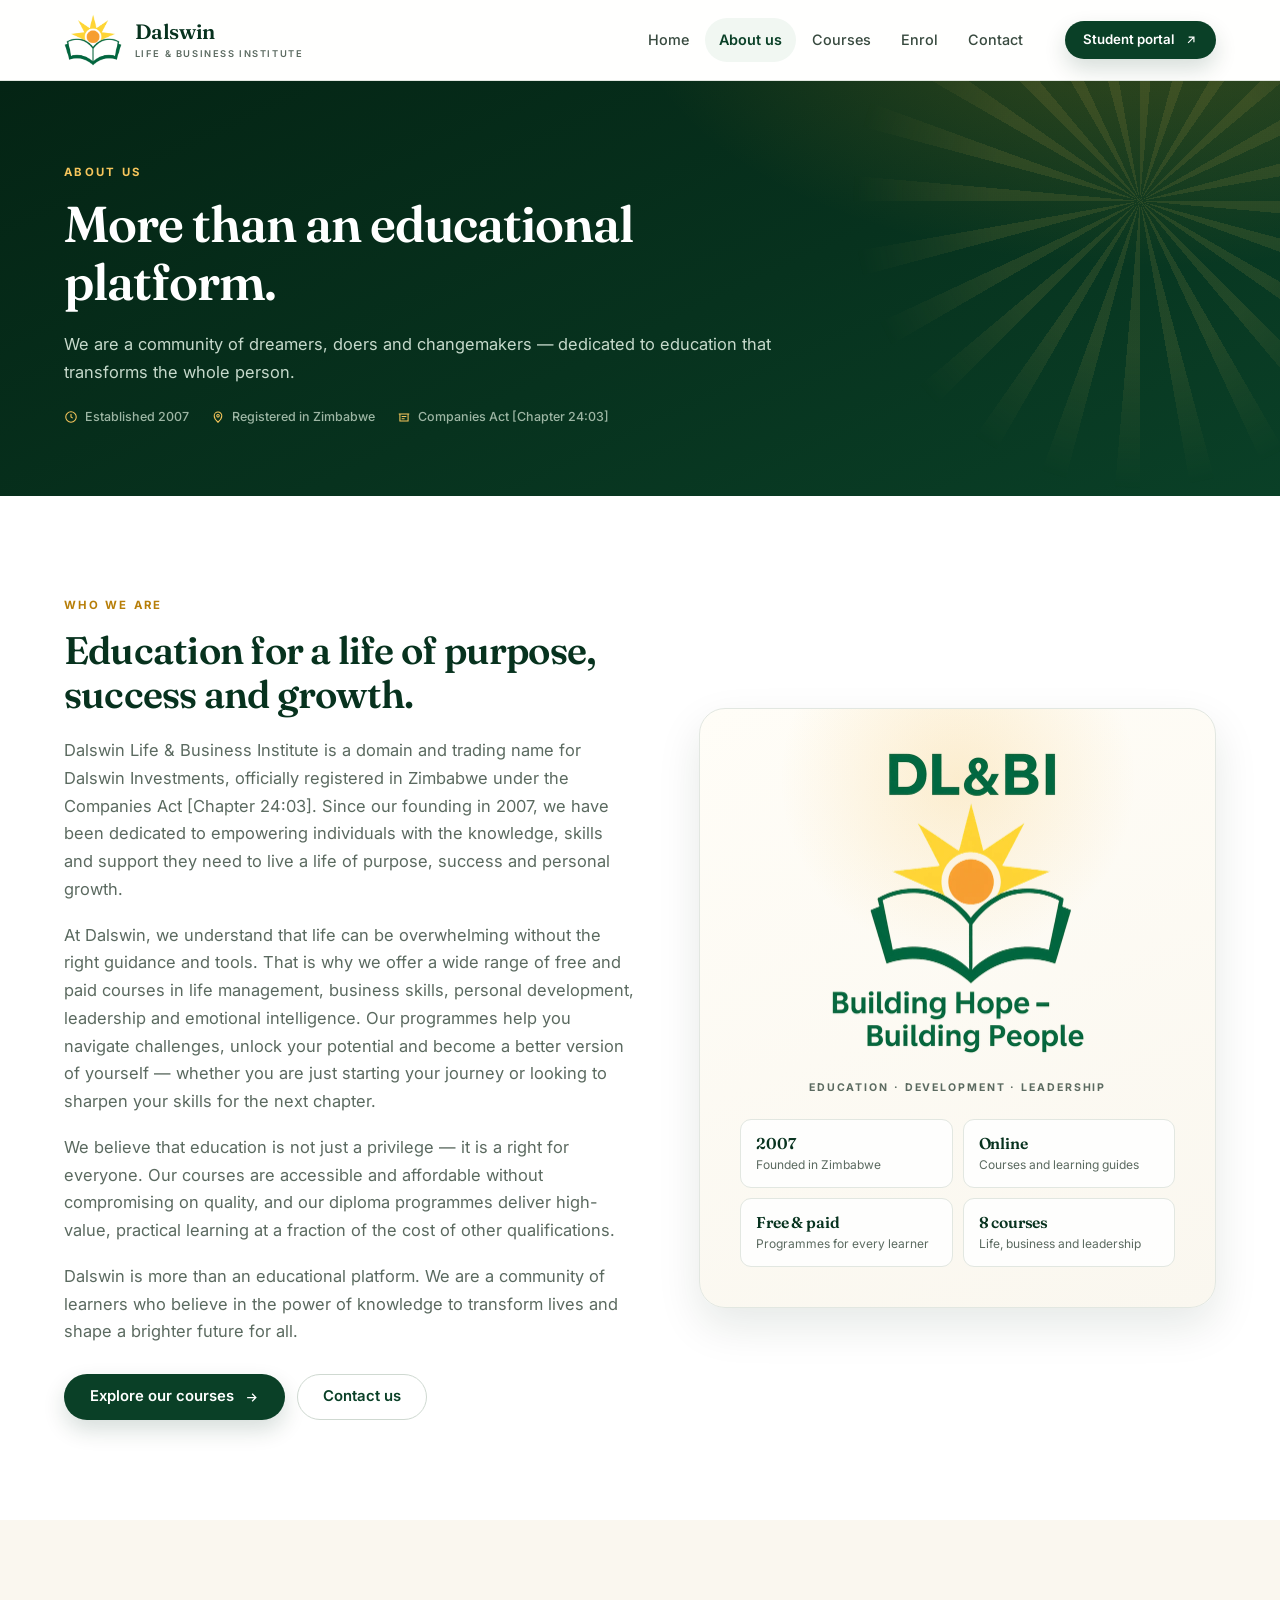
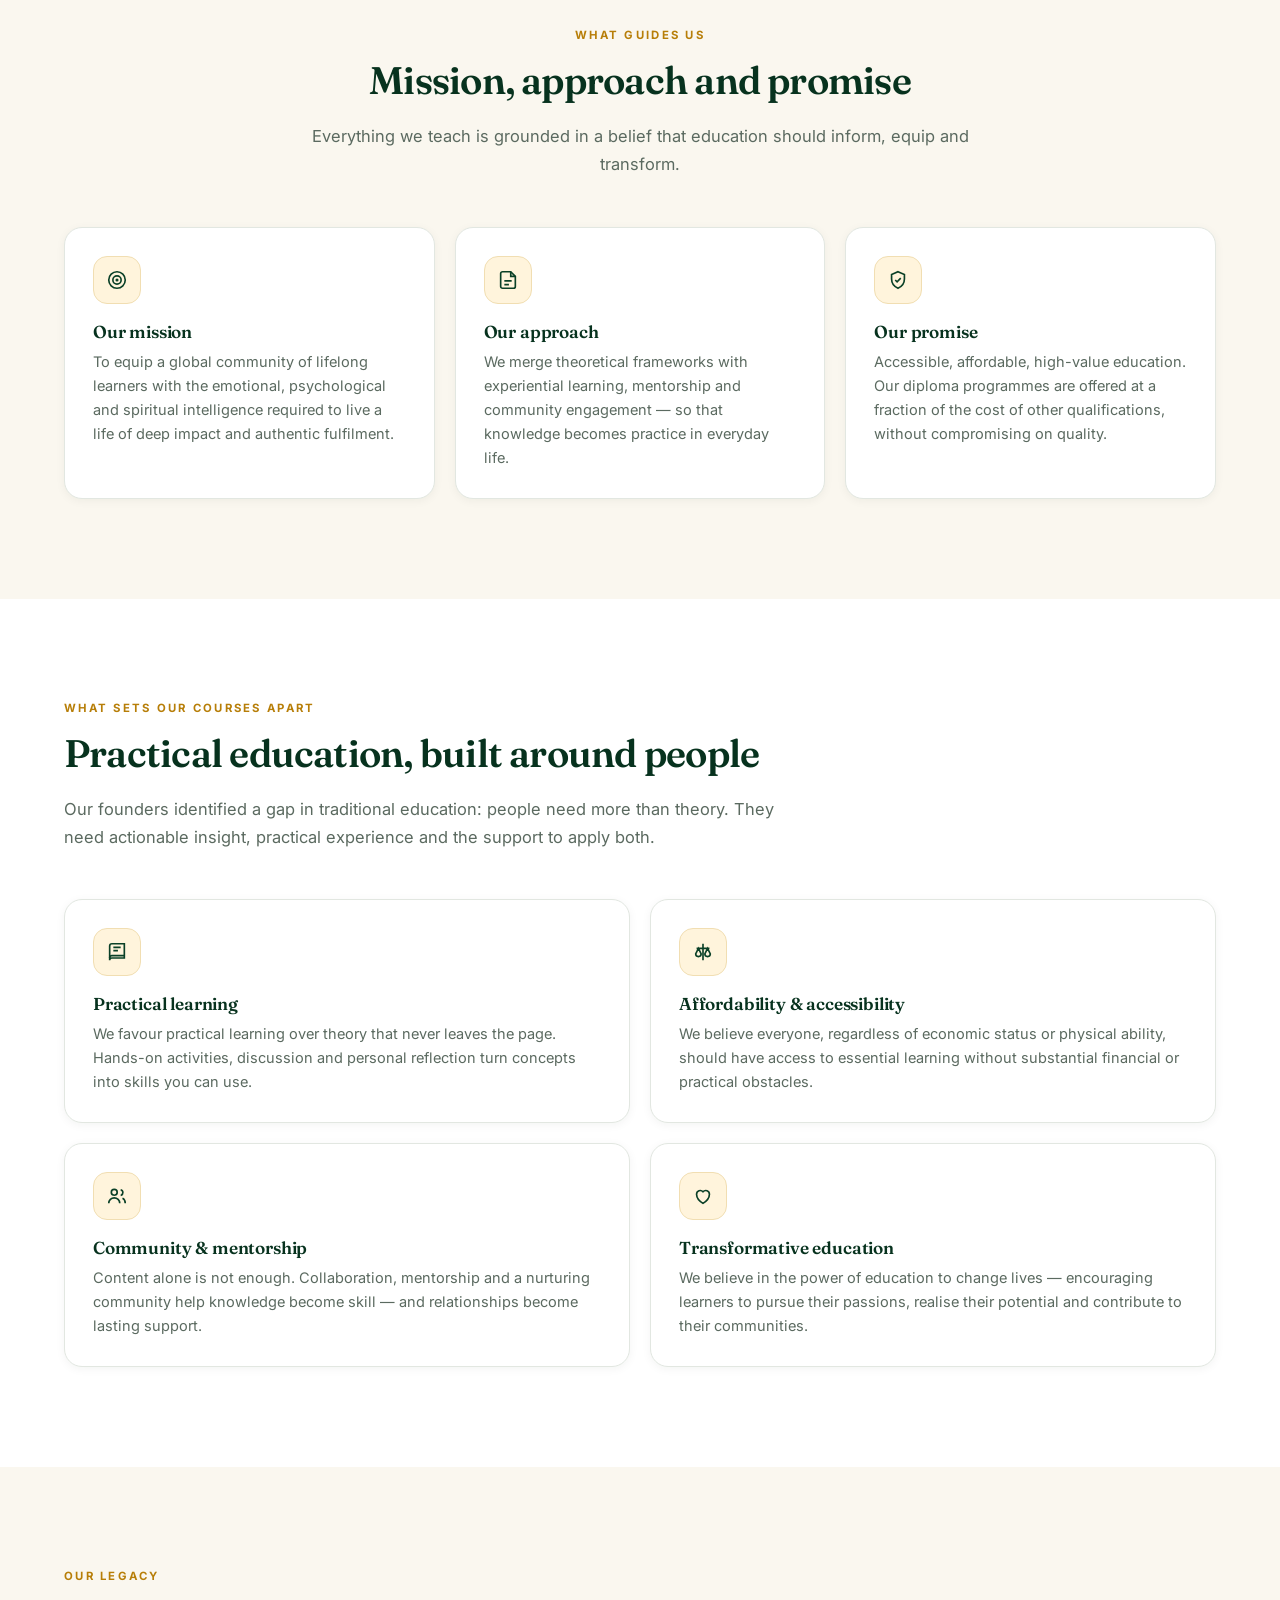
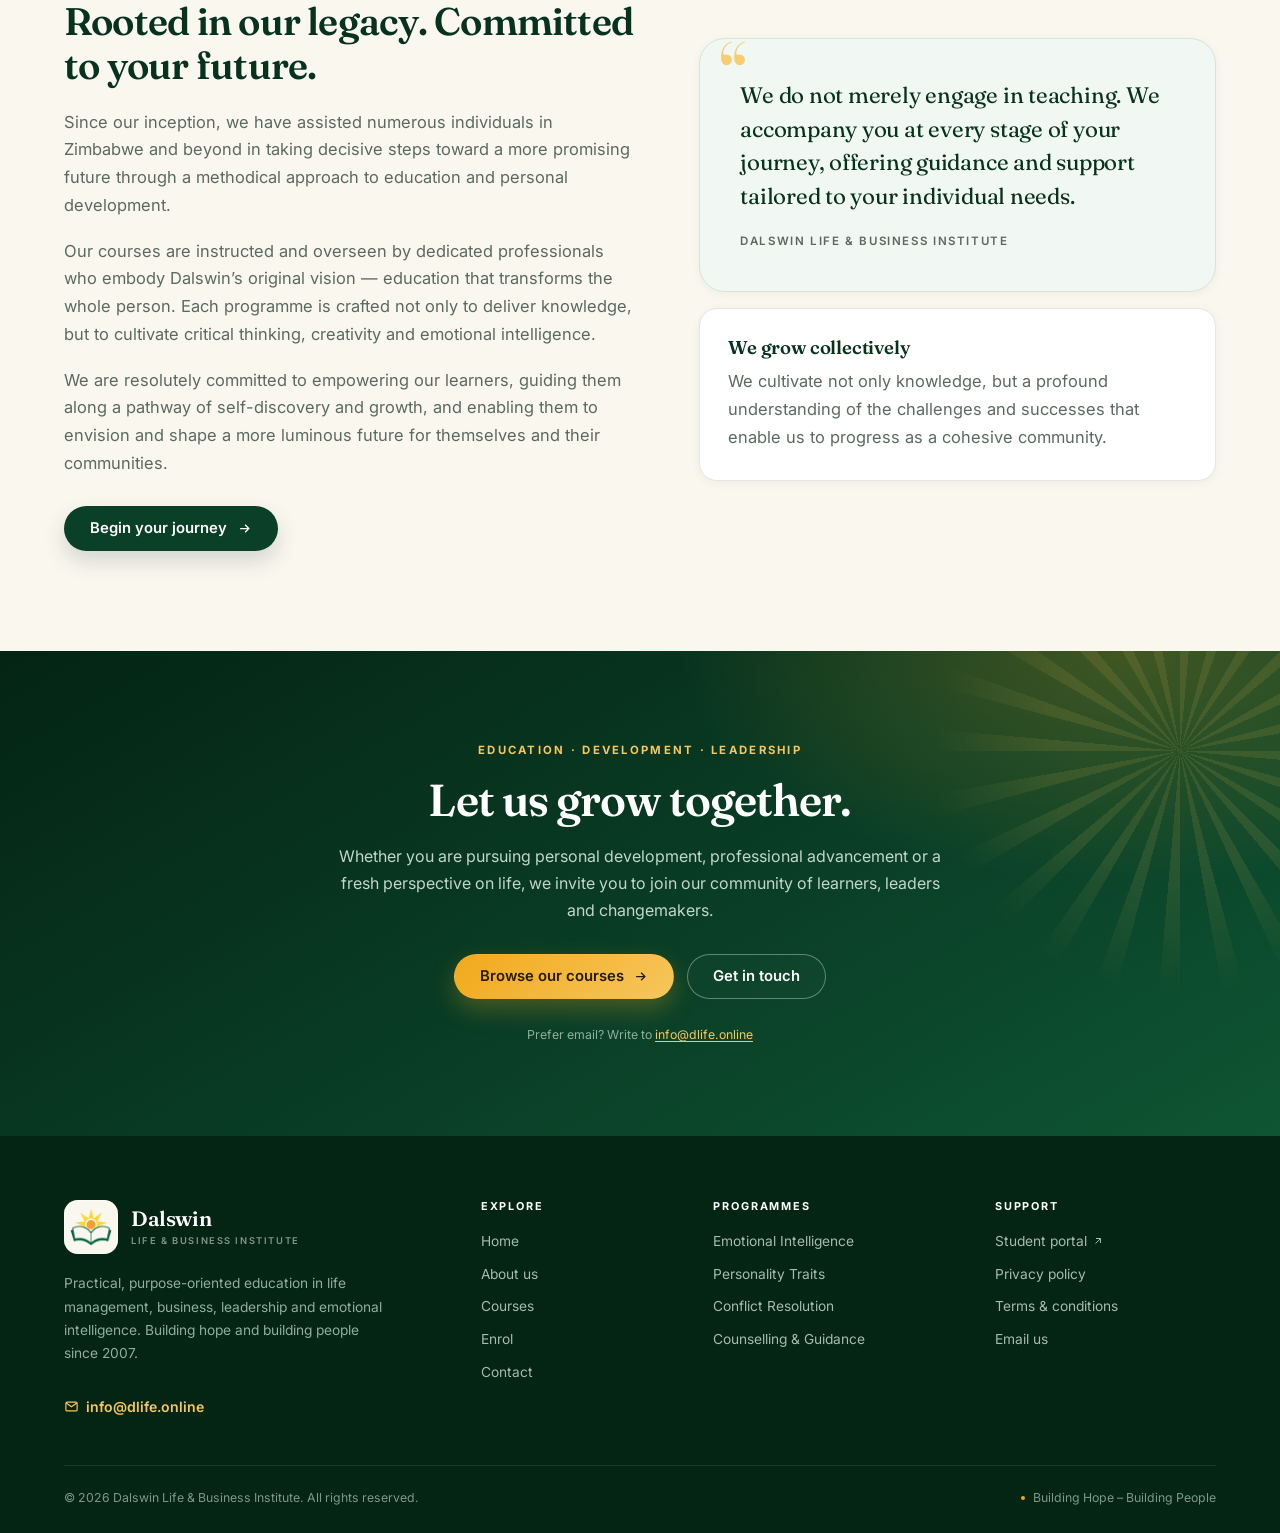
==== about.html @ dcba871b "Add Dalswin Life & Business Institute website Build the complete public site: home, about, courses, " ====
<!DOCTYPE html>
<html lang="en">
<head>
<meta charset="utf-8">
<meta name="viewport" content="width=device-width, initial-scale=1">
<meta name="theme-color" content="#07321E">
<title>About Us | Dalswin Life &amp; Business Institute</title>
<meta name="description" content="Learn about Dalswin Life & Business Institute — a Zimbabwe-registered education provider empowering individuals through practical, purpose-oriented courses since 2007.">
<link rel="icon" type="image/png" href="assets/img/favicon.png">
<link rel="apple-touch-icon" href="assets/img/apple-touch-icon.png">
<link rel="preconnect" href="https://fonts.googleapis.com">
<link rel="preconnect" href="https://fonts.gstatic.com" crossorigin>
<link href="https://fonts.googleapis.com/css2?family=Fraunces:ital,opsz,wght@0,9..144,400;0,9..144,500;0,9..144,600;0,9..144,700;1,9..144,500;1,9..144,600&family=Inter:wght@300;400;500;600;700&display=swap" rel="stylesheet">
<link rel="stylesheet" href="assets/css/styles.css">
<script>document.documentElement.classList.add('js');</script>
<script src="assets/js/main.js" defer></script>
</head>
<body>
<a class="skip-link" href="#main">Skip to content</a>

<header class="site-header">
  <div class="container header-inner">
    <a href="index.html" class="brand" aria-label="Dalswin Life and Business Institute — home">
      <picture>
        <source srcset="assets/img/dlife-emblem.webp" type="image/webp">
        <img src="assets/img/dlife-emblem.png" width="360" height="325" alt="Dalswin Life and Business Institute logo">
      </picture>
      <span class="brand-copy">
        <span class="brand-name">Dalswin</span>
        <span class="brand-sub">Life &amp; Business Institute</span>
      </span>
    </a>

    <nav class="nav" id="mainNav" aria-label="Main navigation">
      <a href="index.html">Home</a>
      <a href="about.html" aria-current="page">About us</a>
      <a href="courses.html">Courses</a>
      <a href="enroll.html">Enrol</a>
      <a href="contact.html">Contact</a>
      <a href="https://onb.richardn.online/login" class="nav-portal" target="_blank" rel="noopener noreferrer">Student portal</a>
    </nav>

    <a href="https://onb.richardn.online/login" class="btn btn-primary btn-sm header-cta" target="_blank" rel="noopener noreferrer">
      Student portal
      <svg width="14" height="14" viewBox="0 0 24 24" fill="none" stroke="currentColor" stroke-width="2" aria-hidden="true"><path d="M7 17 17 7M8 7h9v9"/></svg>
    </a>

    <button class="nav-toggle" type="button" aria-expanded="false" aria-controls="mainNav" aria-label="Open menu">
      <span></span><span></span><span></span>
    </button>
  </div>
</header>

<main id="main">

  <section class="page-hero">
    <div class="container">
      <span class="kicker">About us</span>
      <h1>More than an educational platform.</h1>
      <p class="lead">We are a community of dreamers, doers and changemakers — dedicated to education that transforms the whole person.</p>
      <div class="page-meta">
        <span>
          <svg width="14" height="14" viewBox="0 0 24 24" fill="none" stroke="currentColor" stroke-width="1.8" aria-hidden="true"><circle cx="12" cy="12" r="9"/><path d="M12 7v5l3 2"/></svg>
          Established 2007
        </span>
        <span>
          <svg width="14" height="14" viewBox="0 0 24 24" fill="none" stroke="currentColor" stroke-width="1.8" aria-hidden="true"><path d="M12 21s6.5-5.6 6.5-11a6.5 6.5 0 1 0-13 0C5.5 15.4 12 21 12 21Z"/><circle cx="12" cy="10" r="2.2"/></svg>
          Registered in Zimbabwe
        </span>
        <span>
          <svg width="14" height="14" viewBox="0 0 24 24" fill="none" stroke="currentColor" stroke-width="1.8" aria-hidden="true"><path d="M3 7h18M5 7v12h14V7M8 11h8M8 15h5"/></svg>
          Companies Act [Chapter 24:03]
        </span>
      </div>
    </div>
  </section>

  <!-- Who we are -->
  <section class="section bg-white">
    <div class="container split">
      <div class="reveal">
        <span class="kicker">Who we are</span>
        <h2>Education for a life of purpose, success and growth.</h2>
        <p>Dalswin Life &amp; Business Institute is a domain and trading name for Dalswin Investments, officially registered in Zimbabwe under the Companies Act [Chapter 24:03]. Since our founding in 2007, we have been dedicated to empowering individuals with the knowledge, skills and support they need to live a life of purpose, success and personal growth.</p>
        <p>At Dalswin, we understand that life can be overwhelming without the right guidance and tools. That is why we offer a wide range of free and paid courses in life management, business skills, personal development, leadership and emotional intelligence. Our programmes help you navigate challenges, unlock your potential and become a better version of yourself — whether you are just starting your journey or looking to sharpen your skills for the next chapter.</p>
        <p>We believe that education is not just a privilege — it is a right for everyone. Our courses are accessible and affordable without compromising on quality, and our diploma programmes deliver high-value, practical learning at a fraction of the cost of other qualifications.</p>
        <p>Dalswin is more than an educational platform. We are a community of learners who believe in the power of knowledge to transform lives and shape a brighter future for all.</p>
        <div class="button-row">
          <a href="courses.html" class="btn btn-primary">Explore our courses
            <svg width="15" height="15" viewBox="0 0 24 24" fill="none" stroke="currentColor" stroke-width="2" aria-hidden="true"><path d="M5 12h14M13 6l6 6-6 6"/></svg>
          </a>
          <a href="contact.html" class="btn btn-outline">Contact us</a>
        </div>
      </div>

      <div class="logo-showcase reveal">
        <picture>
          <source srcset="assets/img/dlife-logo.webp" type="image/webp">
          <img src="assets/img/dlife-logo.png" width="520" height="617" alt="Dalswin Life and Business Institute logo">
        </picture>
        <p class="logo-tagline">Education · Development · Leadership</p>
        <div class="logo-facts">
          <div class="logo-fact"><b>2007</b>Founded in Zimbabwe</div>
          <div class="logo-fact"><b>Online</b>Courses and learning guides</div>
          <div class="logo-fact"><b>Free &amp; paid</b>Programmes for every learner</div>
          <div class="logo-fact"><b>8 courses</b>Life, business and leadership</div>
        </div>
      </div>
    </div>
  </section>

  <!-- Mission -->
  <section class="section bg-cream">
    <div class="container">
      <div class="section-head center reveal">
        <span class="kicker">What guides us</span>
        <h2>Mission, approach and promise</h2>
        <p>Everything we teach is grounded in a belief that education should inform, equip and transform.</p>
      </div>

      <div class="grid grid-3">
        <article class="value-card reveal">
          <div class="value-icon">
            <svg width="22" height="22" viewBox="0 0 24 24" fill="none" stroke="currentColor" stroke-width="1.8" aria-hidden="true"><circle cx="12" cy="12" r="9"/><circle cx="12" cy="12" r="4.5"/><circle cx="12" cy="12" r=".8" fill="currentColor"/></svg>
          </div>
          <h3>Our mission</h3>
          <p>To equip a global community of lifelong learners with the emotional, psychological and spiritual intelligence required to live a life of deep impact and authentic fulfilment.</p>
        </article>

        <article class="value-card reveal">
          <div class="value-icon">
            <svg width="22" height="22" viewBox="0 0 24 24" fill="none" stroke="currentColor" stroke-width="1.8" aria-hidden="true"><path d="M4 19V5a2 2 0 0 1 2-2h9l5 5v11a2 2 0 0 1-2 2H6a2 2 0 0 1-2-2Z"/><path d="M15 3v5h5M8 13h8M8 17h5"/></svg>
          </div>
          <h3>Our approach</h3>
          <p>We merge theoretical frameworks with experiential learning, mentorship and community engagement — so that knowledge becomes practice in everyday life.</p>
        </article>

        <article class="value-card reveal">
          <div class="value-icon">
            <svg width="22" height="22" viewBox="0 0 24 24" fill="none" stroke="currentColor" stroke-width="1.8" aria-hidden="true"><path d="M12 3l7 3v5c0 4.6-3 8.3-7 10-4-1.7-7-5.4-7-10V6l7-3Z"/><path d="m9 12 2 2 4-4"/></svg>
          </div>
          <h3>Our promise</h3>
          <p>Accessible, affordable, high-value education. Our diploma programmes are offered at a fraction of the cost of other qualifications, without compromising on quality.</p>
        </article>
      </div>
    </div>
  </section>

  <!-- What sets our courses apart -->
  <section class="section bg-white">
    <div class="container">
      <div class="section-head reveal">
        <span class="kicker">What sets our courses apart</span>
        <h2>Practical education, built around people</h2>
        <p>Our founders identified a gap in traditional education: people need more than theory. They need actionable insight, practical experience and the support to apply both.</p>
      </div>

      <div class="grid grid-2">
        <article class="value-card reveal">
          <div class="value-icon">
            <svg width="22" height="22" viewBox="0 0 24 24" fill="none" stroke="currentColor" stroke-width="1.8" aria-hidden="true"><path d="M4 5.5A2.5 2.5 0 0 1 6.5 3H20v15.5H6.5A2.5 2.5 0 0 0 4 21V5.5Z"/><path d="M4 18.5A2.5 2.5 0 0 1 6.5 16H20M8 7h8M8 10.5h5"/></svg>
          </div>
          <h3>Practical learning</h3>
          <p>We favour practical learning over theory that never leaves the page. Hands-on activities, discussion and personal reflection turn concepts into skills you can use.</p>
        </article>

        <article class="value-card reveal">
          <div class="value-icon">
            <svg width="22" height="22" viewBox="0 0 24 24" fill="none" stroke="currentColor" stroke-width="1.8" aria-hidden="true"><path d="M12 3v18M5 8h14M7 8l-3 6a3 3 0 0 0 6 0L7 8ZM17 8l-3 6a3 3 0 0 0 6 0l-3-6Z"/></svg>
          </div>
          <h3>Affordability &amp; accessibility</h3>
          <p>We believe everyone, regardless of economic status or physical ability, should have access to essential learning without substantial financial or practical obstacles.</p>
        </article>

        <article class="value-card reveal">
          <div class="value-icon">
            <svg width="22" height="22" viewBox="0 0 24 24" fill="none" stroke="currentColor" stroke-width="1.8" aria-hidden="true"><circle cx="9" cy="8" r="3.2"/><path d="M3 20c0-3.3 2.7-6 6-6s6 2.7 6 6"/><path d="M16 5.2A3.2 3.2 0 0 1 16 11.4M18 14.4c2 .8 3 2.8 3 5.6"/></svg>
          </div>
          <h3>Community &amp; mentorship</h3>
          <p>Content alone is not enough. Collaboration, mentorship and a nurturing community help knowledge become skill — and relationships become lasting support.</p>
        </article>

        <article class="value-card reveal">
          <div class="value-icon">
            <svg width="22" height="22" viewBox="0 0 24 24" fill="none" stroke="currentColor" stroke-width="1.8" aria-hidden="true"><path d="M12 20s-7-4.4-7-10a4 4 0 0 1 7-2.6A4 4 0 0 1 19 10c0 5.6-7 10-7 10Z"/></svg>
          </div>
          <h3>Transformative education</h3>
          <p>We believe in the power of education to change lives — encouraging learners to pursue their passions, realise their potential and contribute to their communities.</p>
        </article>
      </div>
    </div>
  </section>

  <!-- Legacy -->
  <section class="section bg-cream">
    <div class="container split">
      <div class="reveal">
        <span class="kicker">Our legacy</span>
        <h2>Rooted in our legacy. Committed to your future.</h2>
        <p>Since our inception, we have assisted numerous individuals in Zimbabwe and beyond in taking decisive steps toward a more promising future through a methodical approach to education and personal development.</p>
        <p>Our courses are instructed and overseen by dedicated professionals who embody Dalswin’s original vision — education that transforms the whole person. Each programme is crafted not only to deliver knowledge, but to cultivate critical thinking, creativity and emotional intelligence.</p>
        <p>We are resolutely committed to empowering our learners, guiding them along a pathway of self-discovery and growth, and enabling them to envision and shape a more luminous future for themselves and their communities.</p>
        <div class="button-row">
          <a href="enroll.html" class="btn btn-primary">Begin your journey
            <svg width="15" height="15" viewBox="0 0 24 24" fill="none" stroke="currentColor" stroke-width="2" aria-hidden="true"><path d="M5 12h14M13 6l6 6-6 6"/></svg>
          </a>
        </div>
      </div>

      <div class="grid grid--compact">
        <div class="pullquote-card reveal">
          <blockquote>We do not merely engage in teaching. We accompany you at every stage of your journey, offering guidance and support tailored to your individual needs.</blockquote>
          <cite>Dalswin Life &amp; Business Institute</cite>
        </div>
        <div class="card reveal">
          <h3>We grow collectively</h3>
          <p class="muted mb-0">We cultivate not only knowledge, but a profound understanding of the challenges and successes that enable us to progress as a cohesive community.</p>
        </div>
      </div>
    </div>
  </section>

  <!-- CTA -->
  <section class="cta-band">
    <div class="container cta-inner">
      <span class="kicker kicker--light">Education · Development · Leadership</span>
      <h2>Let us grow together.</h2>
      <p>Whether you are pursuing personal development, professional advancement or a fresh perspective on life, we invite you to join our community of learners, leaders and changemakers.</p>
      <div class="cta-actions">
        <a href="courses.html" class="btn btn-gold">Browse our courses
          <svg width="15" height="15" viewBox="0 0 24 24" fill="none" stroke="currentColor" stroke-width="2" aria-hidden="true"><path d="M5 12h14M13 6l6 6-6 6"/></svg>
        </a>
        <a href="contact.html" class="btn btn-ghost">Get in touch</a>
      </div>
      <div class="cta-meta">
        <span>Prefer email? Write to <a href="mailto:info@dlife.online">info@dlife.online</a></span>
      </div>
    </div>
  </section>

</main>

<footer class="site-footer">
  <div class="container">
    <div class="footer-main">
      <div class="footer-brand">
        <a href="index.html" class="brand" aria-label="Dalswin Life and Business Institute — home">
          <span class="footer-logo">
            <picture>
              <source srcset="assets/img/dlife-emblem.webp" type="image/webp">
              <img src="assets/img/dlife-emblem.png" width="360" height="325" alt="">
            </picture>
          </span>
          <span class="brand-copy">
            <span class="brand-name">Dalswin</span>
            <span class="brand-sub">Life &amp; Business Institute</span>
          </span>
        </a>
        <p>Practical, purpose-oriented education in life management, business, leadership and emotional intelligence. Building hope and building people since 2007.</p>
        <a class="footer-email" href="mailto:info@dlife.online">
          <svg width="15" height="15" viewBox="0 0 24 24" fill="none" stroke="currentColor" stroke-width="1.9" aria-hidden="true"><rect x="3" y="5" width="18" height="14" rx="2"/><path d="m3.5 6.5 8.5 6 8.5-6"/></svg>
          info@dlife.online
        </a>
      </div>

      <div>
        <h3>Explore</h3>
        <ul class="footer-links">
          <li><a href="index.html">Home</a></li>
          <li><a href="about.html">About us</a></li>
          <li><a href="courses.html">Courses</a></li>
          <li><a href="enroll.html">Enrol</a></li>
          <li><a href="contact.html">Contact</a></li>
        </ul>
      </div>

      <div>
        <h3>Programmes</h3>
        <ul class="footer-links">
          <li><a href="courses.html#emotional-intelligence">Emotional Intelligence</a></li>
          <li><a href="courses.html#personality-development">Personality Traits</a></li>
          <li><a href="courses.html#conflict-resolution">Conflict Resolution</a></li>
          <li><a href="courses.html#counselling-guidance">Counselling &amp; Guidance</a></li>
        </ul>
      </div>

      <div>
        <h3>Support</h3>
        <ul class="footer-links">
          <li><a class="external" href="https://onb.richardn.online/login" target="_blank" rel="noopener noreferrer">Student portal
            <svg width="12" height="12" viewBox="0 0 24 24" fill="none" stroke="currentColor" stroke-width="2" aria-hidden="true"><path d="M7 17 17 7M8 7h9v9"/></svg>
          </a></li>
          <li><a href="privacy.html">Privacy policy</a></li>
          <li><a href="terms.html">Terms &amp; conditions</a></li>
          <li><a href="mailto:info@dlife.online">Email us</a></li>
        </ul>
      </div>
    </div>

    <div class="footer-bottom">
      <span>© <span data-year>2026</span> Dalswin Life &amp; Business Institute. All rights reserved.</span>
      <span class="footnote"><span class="dot"></span>Building Hope – Building People</span>
    </div>
  </div>
</footer>
</body>
</html>
---- assets/css/styles.css ----
/* ==========================================================================
   Dalswin Life & Business Institute — shared styles
   Palette and typography derived from the DL&BI logo.
   ========================================================================== */

:root{
  --green-950:#042414;
  --green-900:#07321E;
  --green-800:#0A4027;
  --green-700:#0E5533;
  --green-600:#14703F;
  --green-500:#1E8A51;
  --green-100:#E8F2EA;
  --green-50:#F1F7F2;
  --gold:#F2A91C;
  --gold-200:#F7C65C;
  --gold-300:#FFD98A;
  --gold-600:#B77E08;
  --gold-soft:#FFF4DC;
  --gold-line:#F1DEB2;
  --cream:#FAF7EF;
  --cream-deep:#F3EEE1;
  --white:#FFFFFF;
  --ink:#14231B;
  --ink-2:#2B3C31;
  --muted:#5B6A60;
  --muted-2:#78857B;
  --line:#E2E7E1;
  --line-2:#CFD9D1;
  --shadow-sm:0 2px 10px rgba(9,42,24,.05);
  --shadow:0 18px 44px rgba(8,40,23,.10);
  --shadow-lg:0 30px 70px rgba(3,24,13,.30);
  --radius-sm:12px;
  --radius:18px;
  --radius-lg:26px;
  --container:1180px;
  --font-sans:'Inter',system-ui,-apple-system,'Segoe UI',Roboto,sans-serif;
  --font-serif:'Fraunces',Georgia,'Times New Roman',serif;
}

/* ---------- Reset & base ---------- */
*,*::before,*::after{box-sizing:border-box}
html{scroll-behavior:smooth;scroll-padding-top:98px}
body{
  margin:0;
  font-family:var(--font-sans);
  font-size:16.5px;
  line-height:1.68;
  color:var(--ink);
  background:var(--cream);
  -webkit-font-smoothing:antialiased;
  text-rendering:optimizeLegibility;
}
h1,h2,h3,h4,h5{
  margin:0 0 .55em;
  font-family:var(--font-serif);
  font-weight:600;
  line-height:1.15;
  letter-spacing:-.02em;
  color:var(--green-900);
}
h1{font-size:clamp(2.2rem,4.4vw,3.55rem)}
h2{font-size:clamp(1.65rem,3vw,2.45rem)}
h3{font-size:1.16rem;letter-spacing:-.01em}
h4{font-size:1rem;letter-spacing:0}
p{margin:0 0 1.1em}
p:last-child{margin-bottom:0}
a{color:inherit;text-decoration:none}
ul,ol{margin:0;padding:0;list-style:none}
img,svg{max-width:100%;display:block}
button,input,select,textarea{font:inherit;color:inherit}
button{background:none;border:0;cursor:pointer}
::selection{background:var(--gold-300);color:var(--green-950)}
:focus-visible{outline:3px solid rgba(242,169,28,.75);outline-offset:3px;border-radius:4px}

.container{width:min(var(--container),90vw);margin-inline:auto}
.section{padding:clamp(56px,8vw,100px) 0}
.section--tight{padding:clamp(42px,6vw,68px) 0}
.bg-white{background:var(--white)}
.bg-cream{background:var(--cream)}
.bg-green{background:var(--green-900);color:#fff}
.muted{color:var(--muted)}
.lead{font-size:1.06rem;line-height:1.72;color:var(--muted)}
.center{text-align:center}
.sr-only{
  position:absolute;width:1px;height:1px;padding:0;margin:-1px;
  overflow:hidden;clip:rect(0,0,0,0);white-space:nowrap;border:0;
}
.skip-link{
  position:absolute;left:16px;top:-80px;z-index:200;
  background:var(--gold);color:var(--green-950);font-weight:700;
  padding:12px 20px;border-radius:0 0 10px 10px;transition:top .2s ease;
}
.skip-link:focus{top:0}

/* ---------- Buttons ---------- */
.btn{
  display:inline-flex;align-items:center;justify-content:center;gap:.6rem;
  padding:13px 25px;border-radius:999px;border:1px solid transparent;
  font-size:.93rem;font-weight:600;line-height:1.2;white-space:nowrap;
  cursor:pointer;
  transition:transform .2s ease,box-shadow .2s ease,background .2s ease,color .2s ease,border-color .2s ease,filter .2s ease;
}
.btn svg{flex:none}
.btn:hover{transform:translateY(-2px)}
.btn-primary{background:var(--green-800);color:#fff;box-shadow:0 10px 22px rgba(7,50,30,.16)}
.btn-primary:hover{background:var(--green-700);box-shadow:0 14px 30px rgba(7,50,30,.24)}
.btn-gold{background:linear-gradient(135deg,var(--gold),var(--gold-200));color:#241B02;box-shadow:0 10px 24px rgba(242,169,28,.28)}
.btn-gold:hover{filter:brightness(1.04);box-shadow:0 16px 32px rgba(242,169,28,.36)}
.btn-outline{border-color:var(--line-2);background:var(--white);color:var(--green-800)}
.btn-outline:hover{border-color:var(--green-700);box-shadow:var(--shadow-sm)}
.btn-ghost{border-color:rgba(255,255,255,.35);color:#fff;background:rgba(255,255,255,.02)}
.btn-ghost:hover{background:rgba(255,255,255,.1);border-color:rgba(255,255,255,.55)}
.btn-sm{padding:10px 17px;font-size:.83rem}
.btn-block{width:100%}

/* ---------- Header ---------- */
.site-header{
  position:sticky;top:0;z-index:100;
  background:rgba(255,255,255,.93);
  backdrop-filter:blur(16px);
  -webkit-backdrop-filter:blur(16px);
  border-bottom:1px solid var(--line);
  transition:box-shadow .25s ease;
}
.site-header.is-scrolled{box-shadow:0 10px 30px rgba(7,40,23,.09)}
.header-inner{display:flex;align-items:center;gap:28px;min-height:80px}
.brand{display:flex;align-items:center;gap:13px;margin-right:auto;flex:none}
.brand img{height:52px;width:auto}
.brand-copy{display:flex;flex-direction:column;line-height:1}
.brand-name{
  font-family:var(--font-serif);font-weight:600;font-size:1.3rem;
  letter-spacing:-.02em;color:var(--green-900);
}
.brand-sub{
  margin-top:6px;font-size:.585rem;font-weight:600;letter-spacing:.17em;
  text-transform:uppercase;color:var(--muted);
}
.nav{display:flex;align-items:center;gap:2px}
.nav a{
  padding:10px 14px;border-radius:999px;font-size:.9rem;font-weight:500;
  color:#384A3F;transition:background .18s ease,color .18s ease;
}
.nav a:hover{background:var(--green-50);color:var(--green-800)}
.nav a[aria-current="page"]{background:var(--green-50);color:var(--green-800);font-weight:600}
.nav .nav-portal{display:none}
.header-cta{flex:none}
.nav-toggle{
  display:none;flex-direction:column;justify-content:center;gap:5px;
  width:44px;height:44px;padding:10px;border-radius:10px;
}
.nav-toggle span{
  display:block;width:22px;height:2px;border-radius:2px;background:var(--green-900);
  transition:transform .25s ease,opacity .25s ease;
}
.nav-toggle[aria-expanded="true"] span:nth-child(1){transform:translateY(7px) rotate(45deg)}
.nav-toggle[aria-expanded="true"] span:nth-child(2){opacity:0}
.nav-toggle[aria-expanded="true"] span:nth-child(3){transform:translateY(-7px) rotate(-45deg)}

/* ---------- Hero ---------- */
.hero{
  position:relative;overflow:hidden;color:#fff;
  padding:clamp(58px,7.5vw,100px) 0 clamp(68px,8.5vw,112px);
  background:
    radial-gradient(900px 520px at 90% -8%,rgba(242,169,28,.22),transparent 64%),
    radial-gradient(700px 500px at 0% 110%,rgba(30,138,81,.22),transparent 66%),
    linear-gradient(155deg,#042414 0%,#07321E 46%,#0B4A2C 100%);
}
.hero::before{
  content:"";position:absolute;top:-340px;right:-260px;width:900px;height:900px;
  border-radius:50%;pointer-events:none;
  background:repeating-conic-gradient(from 0deg,rgba(247,198,92,.13) 0deg 5deg,transparent 5deg 14deg);
  -webkit-mask-image:radial-gradient(circle,#000 0 34%,transparent 66%);
  mask-image:radial-gradient(circle,#000 0 34%,transparent 66%);
  opacity:.85;
}
.hero::after{
  content:"";position:absolute;left:0;right:0;bottom:0;height:1px;
  background:linear-gradient(90deg,transparent,rgba(255,255,255,.18),transparent);
}
.hero-grid{
  position:relative;z-index:1;display:grid;
  grid-template-columns:1.1fr .9fr;gap:clamp(36px,6vw,72px);align-items:center;
}
.eyebrow{
  display:inline-flex;align-items:center;gap:10px;
  font-size:.72rem;font-weight:700;letter-spacing:.2em;text-transform:uppercase;
  color:var(--gold-200);margin:0 0 20px;
}
.eyebrow::before{content:"";width:26px;height:1px;background:var(--gold-200);opacity:.8}
.hero h1{color:#fff;font-size:clamp(2.45rem,5vw,4rem);line-height:1.04;letter-spacing:-.032em;margin-bottom:.4em;max-width:15ch}
.hero h1 em{font-style:italic;color:var(--gold-200);font-weight:500}
.hero-lead{max-width:58ch;font-size:1.06rem;line-height:1.72;color:#C8DACD;margin-bottom:0}
.hero-actions{display:flex;flex-wrap:wrap;gap:13px;margin-top:32px}
.hero-note{
  display:flex;align-items:flex-start;gap:9px;margin-top:24px;
  font-size:.8rem;line-height:1.5;color:#9DB6A4;max-width:52ch;
}
.hero-note svg{flex:none;margin-top:2px;color:var(--gold-200)}
.hero-visual{position:relative;width:100%;max-width:430px;justify-self:end}
.logo-card{
  position:relative;z-index:1;text-align:center;
  background:linear-gradient(160deg,#FFFDF7,var(--cream));
  border:1px solid rgba(255,255,255,.55);
  border-radius:var(--radius-lg);
  padding:clamp(26px,4vw,42px);
  box-shadow:var(--shadow-lg);
}
.logo-card img{width:min(270px,78%);height:auto;margin:0 auto 24px}
.logo-card p{
  margin:0;font-size:.67rem;font-weight:700;letter-spacing:.18em;
  text-transform:uppercase;color:var(--muted);
}
.logo-card p + p{margin-top:6px;letter-spacing:.08em;text-transform:none;font-size:.78rem;font-weight:500;color:var(--green-700)}
.hero-chip{
  position:absolute;z-index:2;display:flex;align-items:center;gap:9px;
  padding:12px 16px;border-radius:13px;background:#fff;
  color:var(--green-900);font-size:.78rem;font-weight:600;
  box-shadow:0 16px 34px rgba(3,24,13,.22);border:1px solid rgba(255,255,255,.7);
}
.hero-chip .dot{width:8px;height:8px;border-radius:50%;background:var(--gold);flex:none}
.hero-chip--one{top:-16px;left:-24px}
.hero-chip--two{bottom:-18px;right:-24px}

/* ---------- Stats strip ---------- */
.stats{background:var(--green-950);border-top:1px solid rgba(255,255,255,.07)}
.stats-grid{display:grid;grid-template-columns:repeat(4,1fr);padding:30px 0}
.stat{padding:0 26px;border-left:1px solid rgba(255,255,255,.1)}
.stat:first-child{padding-left:0;border-left:0}
.stat b{
  display:block;font-family:var(--font-serif);font-weight:600;
  font-size:clamp(1.6rem,2.8vw,2.15rem);line-height:1;color:var(--gold-200);
}
.stat span{
  display:block;margin-top:8px;font-size:.7rem;font-weight:600;
  letter-spacing:.14em;text-transform:uppercase;color:#8FA997;
}

/* ---------- Section heads ---------- */
.section-head{max-width:740px;margin-bottom:clamp(30px,4vw,48px)}
.section-head.center{margin-inline:auto;text-align:center}
.section-head p{color:var(--muted);margin-top:14px}
.kicker{
  display:block;margin-bottom:13px;font-size:.71rem;font-weight:700;
  letter-spacing:.2em;text-transform:uppercase;color:var(--gold-600);
}
.kicker--light{color:var(--gold-200)}
.section-head.center .kicker{display:inline-block}

/* ---------- Grids ---------- */
.grid{display:grid;gap:20px}
.grid--compact{gap:16px}
.mb-0{margin-bottom:0}
.quick-links{display:grid;gap:9px;margin-top:14px}
.quick-links a{color:var(--green-700);font-weight:600;font-size:.88rem}
.quick-links a:hover{color:var(--gold-600)}
.legal-next{margin-top:1.6em}
.grid-2{grid-template-columns:repeat(2,1fr)}
.grid-3{grid-template-columns:repeat(3,1fr)}
.grid-4{grid-template-columns:repeat(4,1fr)}

/* ---------- Generic cards ---------- */
.card{
  background:var(--white);border:1px solid var(--line);
  border-radius:var(--radius);padding:28px;
  box-shadow:var(--shadow-sm);
}
.value-card{
  background:var(--white);border:1px solid var(--line);border-radius:var(--radius);
  padding:28px;box-shadow:var(--shadow-sm);
  transition:transform .25s ease,box-shadow .25s ease,border-color .25s ease;
}
.value-card:hover{transform:translateY(-4px);box-shadow:var(--shadow);border-color:var(--line-2)}
.value-icon{
  width:48px;height:48px;border-radius:14px;display:grid;place-items:center;
  margin-bottom:18px;background:var(--gold-soft);color:var(--green-800);
  border:1px solid var(--gold-line);
}
.value-card h3{font-size:1.08rem;margin-bottom:8px}
.value-card p{font-size:.91rem;line-height:1.65;color:var(--muted);margin:0}

/* ---------- Who we are split ---------- */
.split{display:grid;grid-template-columns:1.05fr .95fr;gap:clamp(34px,6vw,64px);align-items:center}
.split p{color:var(--muted)}
.identity-panel{
  position:relative;overflow:hidden;border-radius:var(--radius-lg);
  padding:clamp(28px,4vw,40px);color:#fff;
  background:
    radial-gradient(420px 260px at 100% 0%,rgba(242,169,28,.24),transparent 66%),
    linear-gradient(150deg,var(--green-900),var(--green-700));
  box-shadow:var(--shadow);
}
.identity-panel::after{
  content:"";position:absolute;right:-70px;bottom:-90px;width:260px;height:260px;
  border:1px solid rgba(247,198,92,.25);border-radius:50%;
  box-shadow:0 0 0 28px rgba(247,198,92,.05),0 0 0 56px rgba(247,198,92,.035);
}
.identity-panel h3{color:#fff;font-size:1.45rem;margin-bottom:10px;position:relative;z-index:1}
.identity-panel > p{color:#BDD3C3;font-size:.94rem;position:relative;z-index:1}
.value-list{display:grid;gap:0;margin-top:20px;position:relative;z-index:1}
.value-list li{
  display:flex;align-items:flex-start;gap:13px;padding:14px 0;
  border-top:1px solid rgba(255,255,255,.12);font-size:.91rem;color:#E3EEE6;
}
.value-list li:last-child{padding-bottom:0}
.value-list .tick{
  flex:none;width:22px;height:22px;border-radius:50%;display:grid;place-items:center;
  background:rgba(247,198,92,.16);border:1px solid rgba(247,198,92,.4);
  color:var(--gold-200);margin-top:2px;
}

/* ---------- Course cards ---------- */
.course-grid{display:grid;grid-template-columns:repeat(4,1fr);gap:18px}
.course-card{
  position:relative;display:flex;flex-direction:column;gap:11px;overflow:hidden;
  background:var(--white);border:1px solid var(--line);border-radius:var(--radius);
  padding:26px 24px;transition:transform .25s ease,box-shadow .25s ease,border-color .25s ease;
}
.course-card::before{
  content:"";position:absolute;top:0;left:0;right:0;height:3px;
  background:linear-gradient(90deg,var(--gold),var(--gold-200));
  transform:scaleX(0);transform-origin:left;transition:transform .3s ease;
}
.course-card:hover{transform:translateY(-4px);box-shadow:var(--shadow);border-color:var(--line-2)}
.course-card:hover::before{transform:scaleX(1)}
.course-code{
  align-self:flex-start;padding:5px 10px;border-radius:999px;
  font-size:.65rem;font-weight:700;letter-spacing:.15em;text-transform:uppercase;
  color:#8A620A;background:var(--gold-soft);border:1px solid var(--gold-line);
}
.course-card h3{font-size:1.08rem;line-height:1.28;margin:3px 0 0}
.course-card p{font-size:.88rem;line-height:1.6;color:var(--muted);margin:0}
.card-link{
  display:inline-flex;align-items:center;gap:7px;margin-top:auto;padding-top:4px;
  font-size:.84rem;font-weight:600;color:var(--green-700);
}
.card-link svg{transition:transform .2s ease}
.course-card:hover .card-link svg{transform:translateX(3px)}
.center-cta{text-align:center;margin-top:38px}
.action-row{margin-top:28px}
.action-row:last-child{margin-bottom:0}
.button-row{display:flex;flex-wrap:wrap;gap:12px;margin-top:28px}

/* ---------- Logo showcase ---------- */
.logo-showcase{
  position:relative;overflow:hidden;text-align:center;
  background:linear-gradient(160deg,#FFFDF7,var(--cream));
  border:1px solid var(--line);border-radius:var(--radius-lg);
  padding:clamp(28px,4vw,40px);box-shadow:var(--shadow);
}
.logo-showcase::before{
  content:"";position:absolute;left:50%;top:-110px;width:360px;height:360px;
  transform:translateX(-50%);border-radius:50%;
  background:radial-gradient(circle,rgba(242,169,28,.18),transparent 70%);
  pointer-events:none;
}
.logo-showcase img{position:relative;z-index:1;width:min(260px,76%);height:auto;margin:0 auto 22px}
.logo-tagline{
  position:relative;z-index:1;margin:0 0 22px;font-size:.66rem;font-weight:700;
  letter-spacing:.18em;text-transform:uppercase;color:var(--muted);
}
.logo-facts{position:relative;z-index:1;display:grid;grid-template-columns:1fr 1fr;gap:10px;text-align:left}
.logo-fact{
  padding:13px 15px;border-radius:11px;background:rgba(255,255,255,.85);
  border:1px solid var(--line);font-size:.75rem;line-height:1.4;color:var(--muted);
}
.logo-fact b{
  display:block;margin-bottom:2px;font-family:var(--font-serif);
  font-weight:600;font-size:.98rem;color:var(--green-900);letter-spacing:-.01em;
}

/* ---------- Pull quote ---------- */
.pullquote-card{
  position:relative;overflow:hidden;padding:clamp(28px,4vw,40px);
  border-radius:var(--radius-lg);background:var(--green-50);
  border:1px solid #D6E5D9;box-shadow:var(--shadow-sm);
}
.pullquote-card::before{
  content:"\201C";position:absolute;top:-6px;left:20px;
  font-family:var(--font-serif);font-size:6rem;line-height:1;color:var(--gold-200);opacity:.85;
}
.pullquote-card blockquote{
  position:relative;z-index:1;margin:0;font-family:var(--font-serif);
  font-size:clamp(1.15rem,2vw,1.4rem);line-height:1.5;
  letter-spacing:-.01em;color:var(--green-900);
}
.pullquote-card cite{
  display:block;margin-top:18px;font-family:var(--font-sans);font-size:.72rem;
  font-style:normal;font-weight:600;letter-spacing:.14em;text-transform:uppercase;color:var(--muted);
}

/* ---------- Audience ---------- */
.audience-grid{display:grid;grid-template-columns:repeat(2,1fr);gap:18px}
.audience-item{
  display:flex;gap:18px;padding:24px;background:var(--white);
  border:1px solid var(--line);border-radius:var(--radius);box-shadow:var(--shadow-sm);
}
.audience-num{
  flex:none;width:42px;height:42px;border-radius:12px;display:grid;place-items:center;
  background:var(--green-50);border:1px solid #D6E5D9;color:var(--green-700);
  font-family:var(--font-serif);font-weight:600;font-size:.95rem;
}
.audience-item h3{font-size:1rem;margin-bottom:4px}
.audience-item p{font-size:.88rem;line-height:1.62;color:var(--muted);margin:0}

/* ---------- Process ---------- */
.process-grid{display:grid;grid-template-columns:1.05fr .95fr;gap:clamp(28px,4vw,48px);align-items:start}
.process-steps{display:grid;gap:15px}
.step-card{
  display:flex;align-items:flex-start;gap:18px;background:var(--white);
  border:1px solid var(--line);border-radius:var(--radius);padding:24px;
  box-shadow:var(--shadow-sm);
}
.step-num{
  flex:none;width:44px;height:44px;border-radius:12px;display:grid;place-items:center;
  background:linear-gradient(145deg,var(--green-900),var(--green-700));
  color:var(--gold-200);font-family:var(--font-serif);font-weight:600;font-size:1.05rem;
}
.step-card h3{font-size:1.02rem;margin-bottom:5px}
.step-card p{font-size:.89rem;line-height:1.62;color:var(--muted);margin:0}
.step-card a{color:var(--green-700);font-weight:600;text-decoration:underline;text-underline-offset:2px}
.rhythm-card{
  position:relative;overflow:hidden;border-radius:var(--radius-lg);padding:clamp(26px,4vw,38px);
  background:
    radial-gradient(360px 260px at 100% 0%,rgba(242,169,28,.22),transparent 64%),
    linear-gradient(155deg,var(--green-900),var(--green-700));
  color:#fff;box-shadow:var(--shadow);
}
.rhythm-card h3{color:#fff;font-size:1.4rem;margin-bottom:8px}
.rhythm-card > p{color:#BFD4C5;font-size:.92rem}
.rhythm-list{display:grid;gap:9px;margin-top:20px}
.rhythm-item{
  display:flex;align-items:center;justify-content:space-between;gap:16px;
  padding:12px 15px;border-radius:11px;background:rgba(255,255,255,.07);
  border:1px solid rgba(255,255,255,.11);font-size:.86rem;color:#E7F0E9;
}
.rhythm-item b{color:var(--gold-200);font-weight:600;white-space:nowrap}
.rhythm-note{
  display:flex;align-items:flex-start;gap:9px;margin-top:20px;
  font-size:.78rem;line-height:1.55;color:#9DB6A4;
}
.rhythm-note svg{flex:none;margin-top:1px;color:var(--gold-200)}
.process-note{
  max-width:76ch;margin:28px auto 0;text-align:center;
  font-size:.9rem;line-height:1.7;color:var(--muted);
}
.process-note a{color:var(--green-700);text-decoration:underline;text-underline-offset:2px}

/* ---------- CTA band ---------- */
.cta-band{
  position:relative;overflow:hidden;color:#fff;
  padding:clamp(56px,8vw,90px) 0;
  background:
    radial-gradient(700px 360px at 88% 0%,rgba(242,169,28,.24),transparent 64%),
    linear-gradient(150deg,#042414,#0A4027 60%,#0E5533);
}
.cta-band::before{
  content:"";position:absolute;right:-160px;top:-160px;width:520px;height:520px;
  border-radius:50%;
  background:repeating-conic-gradient(from 0deg,rgba(247,198,92,.11) 0deg 5deg,transparent 5deg 15deg);
  -webkit-mask-image:radial-gradient(circle,#000 0 36%,transparent 68%);
  mask-image:radial-gradient(circle,#000 0 36%,transparent 68%);
  pointer-events:none;
}
.cta-inner{position:relative;z-index:1;max-width:780px;margin-inline:auto;text-align:center}
.cta-band h2{color:#fff;font-size:clamp(1.9rem,3.6vw,2.8rem);margin-bottom:.4em}
.cta-band p{max-width:62ch;margin:0 auto 30px;color:#C2D7C8;font-size:1rem}
.cta-actions{display:flex;flex-wrap:wrap;justify-content:center;gap:13px}
.cta-meta{
  display:flex;flex-wrap:wrap;justify-content:center;gap:8px 26px;margin-top:26px;
  font-size:.77rem;color:#93AD9B;
}
.cta-meta a{color:var(--gold-200);text-decoration:underline;text-underline-offset:2px}

/* ---------- Page hero ---------- */
.page-hero{
  position:relative;overflow:hidden;color:#fff;
  padding:clamp(52px,7vw,82px) 0 clamp(46px,6vw,68px);
  background:
    radial-gradient(820px 420px at 90% -20%,rgba(242,169,28,.22),transparent 64%),
    linear-gradient(155deg,#042414,#07321E 55%,#0A4027);
}
.page-hero::before{
  content:"";position:absolute;right:-170px;top:-190px;width:620px;height:620px;border-radius:50%;
  background:repeating-conic-gradient(from 0deg,rgba(247,198,92,.10) 0deg 5deg,transparent 5deg 15deg);
  -webkit-mask-image:radial-gradient(circle,#000 0 34%,transparent 66%);
  mask-image:radial-gradient(circle,#000 0 34%,transparent 66%);
  pointer-events:none;
}
.page-hero .container{position:relative;z-index:1}
.page-hero .kicker{color:var(--gold-200);margin-bottom:14px}
.page-hero h1{color:#fff;font-size:clamp(2rem,4vw,3.15rem);max-width:20ch;margin-bottom:.36em}
.page-hero .lead{color:#C6D9CB;max-width:72ch;margin:0;font-size:1.03rem}
.page-hero--wide h1{max-width:26ch}
.page-meta{
  display:flex;flex-wrap:wrap;gap:8px 22px;margin-top:20px;
  font-size:.78rem;font-weight:500;color:#9DB6A4;
}
.page-meta span{display:inline-flex;align-items:center;gap:7px}
.page-meta svg{color:var(--gold-200)}

/* ---------- Course detail list ---------- */
.course-index{
  display:flex;flex-wrap:wrap;gap:8px;margin-top:26px;
}
.course-index a{
  display:inline-flex;align-items:center;gap:7px;padding:7px 13px;
  border-radius:999px;background:rgba(255,255,255,.08);
  border:1px solid rgba(255,255,255,.16);color:#E6F0E9;
  font-size:.76rem;font-weight:500;transition:background .2s ease,border-color .2s ease;
}
.course-index a:hover{background:rgba(255,255,255,.14);border-color:rgba(247,198,92,.55)}
.course-index b{color:var(--gold-200);font-weight:700}
.course-list{display:grid;gap:24px}
.course-detail{
  scroll-margin-top:104px;background:var(--white);border:1px solid var(--line);
  border-radius:var(--radius-lg);padding:clamp(24px,4vw,42px);box-shadow:var(--shadow-sm);
}
.course-detail__head{padding-bottom:24px;border-bottom:1px solid var(--line);margin-bottom:26px}
.course-detail__head h2{font-size:clamp(1.4rem,2.4vw,1.9rem);margin:12px 0 8px}
.course-detail__head p{color:var(--muted);margin:0;max-width:70ch}
.course-detail__grid{display:grid;grid-template-columns:minmax(0,1.7fr) minmax(230px,.7fr);gap:clamp(26px,4vw,46px);align-items:start}
.course-detail h3{font-family:var(--font-sans);font-size:.72rem;font-weight:700;letter-spacing:.15em;text-transform:uppercase;color:var(--gold-600);margin:0 0 10px}
.course-overview{font-size:.96rem;line-height:1.75;color:#3B4C41;margin-bottom:28px}
.tick-list{display:grid;gap:12px}
.tick-list li{display:flex;align-items:flex-start;gap:11px;font-size:.92rem;line-height:1.62;color:#3B4C41}
.tick-list .tick{
  flex:none;width:22px;height:22px;border-radius:50%;display:grid;place-items:center;
  margin-top:2px;background:var(--green-50);border:1px solid #D3E4D7;color:var(--green-700);
}
.tick-list strong{color:var(--green-900);font-weight:600}
.course-aside{
  position:sticky;top:104px;display:grid;gap:16px;
}
.facts-card{
  background:var(--cream);border:1px solid var(--line);border-radius:16px;
  padding:20px;box-shadow:var(--shadow-sm);
}
.facts-card h3{color:var(--green-900);font-family:var(--font-serif);font-size:1rem;letter-spacing:-.01em;text-transform:none;margin-bottom:10px}
.facts{display:grid}
.facts li{
  display:flex;justify-content:space-between;gap:14px;padding:10px 0;
  border-bottom:1px dashed var(--line-2);font-size:.83rem;color:var(--muted);
}
.facts li:last-child{border-bottom:0;padding-bottom:0}
.facts b{color:var(--green-900);font-weight:600;text-align:right}
.aside-note{
  padding:20px;border-radius:16px;background:linear-gradient(150deg,var(--green-900),var(--green-700));
  color:#C6D9CB;font-size:.83rem;line-height:1.6;
}
.aside-note strong{display:block;color:#fff;font-family:var(--font-serif);font-weight:600;font-size:1.02rem;margin-bottom:6px}
.aside-note .btn{margin-top:14px}

/* ---------- Admissions / steps ---------- */
.admission-steps{display:grid;grid-template-columns:repeat(2,1fr);gap:18px}
.admission-step{
  position:relative;background:var(--white);border:1px solid var(--line);
  border-radius:var(--radius);padding:26px;box-shadow:var(--shadow-sm);
}
.admission-step .step-num{margin-bottom:16px}
.admission-step h3{font-size:1.05rem;margin-bottom:6px}
.admission-step p{font-size:.9rem;line-height:1.65;color:var(--muted);margin:0}
.portal-card{
  position:relative;overflow:hidden;border-radius:var(--radius-lg);
  padding:clamp(28px,4vw,40px);color:#fff;
  background:
    radial-gradient(420px 280px at 100% 0%,rgba(242,169,28,.24),transparent 66%),
    linear-gradient(150deg,var(--green-900),var(--green-700));
  box-shadow:var(--shadow);
}
.portal-card h2{color:#fff;font-size:clamp(1.5rem,2.6vw,2rem);margin-bottom:10px}
.portal-card p{color:#C2D7C8;font-size:.93rem;max-width:58ch}
.portal-card .btn{margin-top:8px}
.portal-card .btn + .btn{margin-left:8px}
.portal-url{
  display:flex;flex-wrap:wrap;align-items:center;gap:7px;margin-top:20px;
  font-size:.76rem;color:#9DB6A4;
}
.portal-url a{color:var(--gold-200);text-decoration:underline;text-underline-offset:2px}

/* ---------- FAQ ---------- */
.faq{display:grid;gap:12px;max-width:840px;margin-inline:auto}
.faq details{
  background:var(--white);border:1px solid var(--line);border-radius:14px;
  box-shadow:var(--shadow-sm);overflow:hidden;
}
.faq summary{
  display:flex;align-items:center;justify-content:space-between;gap:18px;
  padding:19px 22px;cursor:pointer;list-style:none;
  font-weight:600;font-size:.95rem;color:var(--green-900);
}
.faq summary::-webkit-details-marker{display:none}
.faq summary::after{
  content:"";flex:none;width:9px;height:9px;
  border-right:2px solid var(--gold-600);border-bottom:2px solid var(--gold-600);
  transform:rotate(45deg);margin-top:-4px;transition:transform .2s ease;
}
.faq details[open] summary::after{transform:rotate(225deg);margin-top:4px}
.faq .faq-answer{padding:0 22px 20px;font-size:.91rem;line-height:1.68;color:var(--muted)}
.faq .faq-answer p{margin:0 0 .7em}
.faq .faq-answer p:last-child{margin-bottom:0}
.faq .faq-answer a{color:var(--green-700);text-decoration:underline;text-underline-offset:2px}

/* ---------- Contact ---------- */
.contact-grid{display:grid;grid-template-columns:.9fr 1.1fr;gap:clamp(28px,4vw,44px);align-items:start}
.contact-cards{display:grid;gap:16px}
.contact-card{
  background:var(--white);border:1px solid var(--line);border-radius:var(--radius);
  padding:24px;box-shadow:var(--shadow-sm);
}
.contact-card .value-icon{margin-bottom:14px;width:42px;height:42px}
.contact-card h3{font-size:1rem;margin-bottom:5px}
.contact-card p{font-size:.88rem;line-height:1.6;color:var(--muted);margin:0}
.contact-card a.contact-link{
  display:inline-flex;align-items:center;gap:7px;margin-top:10px;
  font-size:.93rem;font-weight:600;color:var(--green-700);word-break:break-word;
}
.contact-card a.contact-link:hover{color:var(--gold-600)}
.contact-form-card{
  background:var(--white);border:1px solid var(--line);border-radius:var(--radius-lg);
  padding:clamp(26px,4vw,40px);box-shadow:var(--shadow);
}
.contact-form-card h2{font-size:1.55rem;margin-bottom:6px}
.contact-form-card > p{color:var(--muted);font-size:.9rem;margin-bottom:24px}
.form-row{display:grid;grid-template-columns:1fr 1fr;gap:16px}
.field{margin-bottom:17px}
.field label{display:block;margin-bottom:7px;font-size:.81rem;font-weight:600;color:var(--green-900)}
.field input,.field select,.field textarea{
  width:100%;padding:12px 14px;border:1px solid var(--line-2);border-radius:10px;
  background:#fff;font-size:.93rem;color:var(--ink);
  transition:border-color .2s ease,box-shadow .2s ease;
}
.field textarea{resize:vertical;min-height:130px}
.field input:focus,.field select:focus,.field textarea:focus{
  outline:none;border-color:var(--gold);box-shadow:0 0 0 4px rgba(242,169,28,.16);
}
.field input::placeholder,.field textarea::placeholder{color:#9AA69D}
.form-note{display:flex;align-items:flex-start;gap:8px;margin-top:14px;font-size:.78rem;line-height:1.55;color:var(--muted)}
.form-note svg{flex:none;margin-top:1px;color:var(--green-600)}
.form-status{
  display:none;margin-top:16px;padding:13px 16px;border-radius:10px;
  background:#EFF9F2;border:1px solid #C6E6D1;color:#176338;font-size:.87rem;
}
.form-status.show{display:block}

/* ---------- Legal pages ---------- */
.legal-layout{display:grid;grid-template-columns:252px minmax(0,1fr);gap:clamp(26px,4vw,48px);align-items:start}
.toc{
  position:sticky;top:104px;background:var(--white);border:1px solid var(--line);
  border-radius:16px;padding:22px;box-shadow:var(--shadow-sm);
}
.toc h2{
  margin:0 0 12px;font-family:var(--font-sans);font-size:.68rem;font-weight:700;
  letter-spacing:.17em;text-transform:uppercase;color:var(--muted);
}
.toc a{
  display:block;padding:8px 0;font-size:.84rem;line-height:1.4;color:#3B4C41;
  border-bottom:1px dashed var(--line);
}
.toc a:last-child{border-bottom:0}
.toc a:hover{color:var(--green-700)}
.toc .toc-contact{
  display:inline-flex;align-items:center;gap:6px;margin-top:14px;
  font-size:.8rem;font-weight:600;color:var(--green-700);border-bottom:0;
}
.legal-card{
  background:var(--white);border:1px solid var(--line);border-radius:var(--radius-lg);
  padding:clamp(26px,5vw,52px);box-shadow:var(--shadow-sm);
}
.legal-intro{
  padding:20px 22px;margin-bottom:34px;border-radius:12px;
  background:var(--cream);border:1px solid var(--line);
  font-size:.9rem;color:var(--muted);
}
.legal-intro strong{color:var(--green-900)}
.prose{font-size:.97rem;color:#3A4A40}
.prose h2{
  font-size:1.4rem;margin:2.1em 0 .55em;padding-top:1.2em;
  border-top:1px solid var(--line);scroll-margin-top:104px;
}
.prose h2:first-of-type{margin-top:0;padding-top:0;border-top:0}
.prose h3{font-family:var(--font-sans);font-size:.95rem;font-weight:600;margin:1.5em 0 .5em;color:var(--green-900)}
.prose p{line-height:1.8;margin-bottom:1em}
.prose ul{list-style:none;margin:0 0 1.2em;padding:0;display:grid;gap:9px}
.prose ul li{position:relative;padding-left:22px;line-height:1.72}
.prose ul li::before{
  content:"";position:absolute;left:0;top:.68em;width:6px;height:6px;
  border-radius:2px;background:var(--gold);transform:rotate(45deg);
}
.prose a{color:var(--green-700);text-decoration:underline;text-underline-offset:2px}
.prose a:hover{color:var(--gold-600)}
.prose strong{color:var(--green-900)}
.legal-contact{
  margin-top:2em;padding:18px 20px;border-radius:12px;
  background:var(--green-50);border:1px solid #D6E5D9;font-size:.92rem;
}

/* ---------- Footer ---------- */
.site-footer{background:var(--green-950);color:#A6BBAD;font-size:.89rem;padding:64px 0 24px}
.footer-main{display:grid;grid-template-columns:1.55fr .8fr 1fr .9fr;gap:36px;padding-bottom:44px}
.footer-brand .brand{margin:0 0 18px;margin-right:0}
.footer-logo{
  display:grid;place-items:center;width:54px;height:54px;flex:none;
  background:var(--cream);border-radius:14px;padding:6px;
  box-shadow:inset 0 0 0 1px rgba(255,255,255,.35);
}
.footer-logo img{width:100%;height:auto}
.footer-brand .brand-name{color:#fff}
.footer-brand .brand-sub{color:#7F9788}
.footer-brand p{max-width:36ch;line-height:1.7;font-size:.86rem;color:#93AD9B}
.footer-email{
  display:inline-flex;align-items:center;gap:7px;margin-top:14px;
  color:var(--gold-200);font-weight:600;font-size:.88rem;
}
.footer-email:hover{text-decoration:underline;text-underline-offset:3px}
.site-footer h3{
  margin:0 0 16px;font-family:var(--font-sans);font-size:.68rem;font-weight:700;
  letter-spacing:.17em;text-transform:uppercase;color:#fff;
}
.footer-links{display:grid;gap:9px}
.footer-links a,.footer-links span{font-size:.86rem;color:#A6BBAD;line-height:1.5}
.footer-links a:hover{color:var(--gold-200)}
.footer-links .external{display:inline-flex;align-items:center;gap:5px}
.footer-bottom{
  display:flex;align-items:center;justify-content:space-between;gap:14px;flex-wrap:wrap;
  padding-top:22px;border-top:1px solid rgba(255,255,255,.09);
  font-size:.77rem;color:#7F9788;
}
.footer-bottom .footnote{display:inline-flex;align-items:center;gap:8px}
.footer-bottom .dot{width:4px;height:4px;border-radius:50%;background:var(--gold);flex:none}

/* ---------- Reveal (JS-enhanced) ---------- */
.js .reveal{opacity:0;transform:translateY(18px);transition:opacity .65s ease,transform .65s ease}
.js .reveal.is-visible{opacity:1;transform:none}
@media (prefers-reduced-motion:reduce){
  html{scroll-behavior:auto}
  .js .reveal{opacity:1;transform:none;transition:none}
  .btn,.value-card,.course-card,.card-link svg{transition:none}
}

/* ==========================================================================
   Responsive
   ========================================================================== */
@media (max-width:1080px){
  .course-grid{grid-template-columns:repeat(2,1fr)}
  .grid-4{grid-template-columns:repeat(2,1fr)}
  .grid-3{grid-template-columns:repeat(2,1fr)}
  .hero-grid{grid-template-columns:1fr .85fr;gap:36px}
  .hero h1{font-size:clamp(2.3rem,5vw,3.4rem)}
  .footer-main{grid-template-columns:1.4fr 1fr 1fr;gap:30px}
  .footer-brand{grid-column:1 / -1}
  .footer-brand p{max-width:60ch}
  .course-detail__grid{grid-template-columns:1fr}
  .course-aside{position:static;grid-template-columns:1fr 1fr;align-items:start}
}

@media (max-width:960px){
  .nav-toggle{display:flex}
  .header-cta{display:none}
  .header-inner{min-height:72px;gap:16px}
  .brand img{height:46px}
  .brand-name{font-size:1.18rem}
  .brand-sub{font-size:.54rem}
  .nav{
    position:absolute;top:100%;left:0;right:0;display:none;flex-direction:column;
    align-items:stretch;gap:4px;padding:14px 5vw 20px;
    background:#fff;border-bottom:1px solid var(--line);
    box-shadow:0 24px 40px rgba(7,40,23,.12);
  }
  .nav.open{display:flex}
  .nav a{padding:13px 15px;border-radius:10px;font-size:.95rem}
  .nav .nav-portal{
    display:inline-flex;justify-content:center;margin-top:8px;
    background:var(--green-800);color:#fff;font-weight:600;
  }
  .nav .nav-portal:hover{background:var(--green-700);color:#fff}
  .hero-grid{grid-template-columns:1fr;gap:48px}
  .hero h1{max-width:17ch}
  .hero-visual{max-width:420px;justify-self:start}
  .hero-chip--one{left:-12px}
  .hero-chip--two{right:-8px}
  .split{grid-template-columns:1fr}
  .process-grid{grid-template-columns:1fr}
  .contact-grid{grid-template-columns:1fr}
  .legal-layout{grid-template-columns:1fr}
  .toc{position:static;display:flex;flex-wrap:wrap;gap:8px;align-items:center}
  .toc h2{width:100%;margin-bottom:4px}
  .toc a{
    border:1px solid var(--line);border-radius:999px;padding:6px 12px;
    font-size:.78rem;background:var(--cream);
  }
  .toc .toc-contact{
    width:100%;margin-top:6px;padding:6px 0;
    border:0;background:transparent;
  }
  .admission-steps{grid-template-columns:1fr 1fr}
  .page-hero h1{max-width:24ch}
}

@media (max-width:760px){
  .stats-grid{grid-template-columns:repeat(2,1fr);gap:22px 0;padding:26px 0}
  .stat{padding:0 20px}
  .stat:nth-child(3){padding-left:0;border-left:0}
  .grid-4,.grid-3,.grid-2{grid-template-columns:1fr}
  .admission-steps{grid-template-columns:1fr}
  .audience-grid{grid-template-columns:1fr}
  .course-aside{grid-template-columns:1fr}
  .footer-main{grid-template-columns:1fr 1fr;gap:32px}
  .footer-brand{grid-column:1 / -1}
  .form-row{grid-template-columns:1fr}
  .hero-chip{padding:10px 13px;font-size:.72rem}
}

@media (max-width:640px){
  body{font-size:16px}
  .brand img{height:42px}
  .brand{gap:10px}
  .brand-sub{display:none}
  .brand-name{font-size:1.12rem}
  .hero{padding-top:46px}
  .eyebrow{display:block;font-size:.62rem;letter-spacing:.1em}
  .eyebrow::before{display:none}
  .hero-actions{flex-direction:column;align-items:stretch}
  .hero-actions .btn{width:100%}
  .hero-visual{max-width:100%}
  .hero-chip--one{top:-14px;left:6px}
  .hero-chip--two{bottom:-14px;right:6px}
  .logo-card{padding:26px}
  .logo-card img{width:min(230px,72%)}
  .hero-note{font-size:.76rem}
  .course-grid{grid-template-columns:1fr}
  .stat{padding:0 16px}
  .stat b{font-size:1.5rem}
  .stat span{font-size:.62rem;letter-spacing:.1em}
  .cta-actions{flex-direction:column;align-items:stretch}
  .cta-actions .btn{width:100%}
  .portal-card .btn{width:100%}
  .portal-card .btn + .btn{margin-left:0;margin-top:10px}
  .footer-main{grid-template-columns:1fr;gap:28px}
  .footer-bottom{flex-direction:column;align-items:flex-start}
  .legal-card{padding:22px}
  .toc{padding:18px}
  .page-hero h1{max-width:100%}
  .page-meta{font-size:.74rem}
  .page-hero .lead{font-size:.97rem}
  .logo-card p + p{font-size:.7rem}
  .logo-facts{grid-template-columns:1fr}
  .button-row .btn{width:100%}
}

/* ---------- Print (legal pages) ---------- */
@media print{
  .site-header,.site-footer,.toc,.cta-band,.skip-link,.page-hero::before{display:none!important}
  body{background:#fff;font-size:11pt;color:#000}
  .page-hero{background:#fff;color:#000;padding:0 0 18pt}
  .page-hero h1,.page-hero .lead,.page-hero .kicker,.page-meta{color:#000}
  .section{padding:0}
  .legal-layout{display:block}
  .legal-card{border:0;box-shadow:none;padding:0}
  .prose h2{color:#000}
  a{text-decoration:none;color:#000}
}
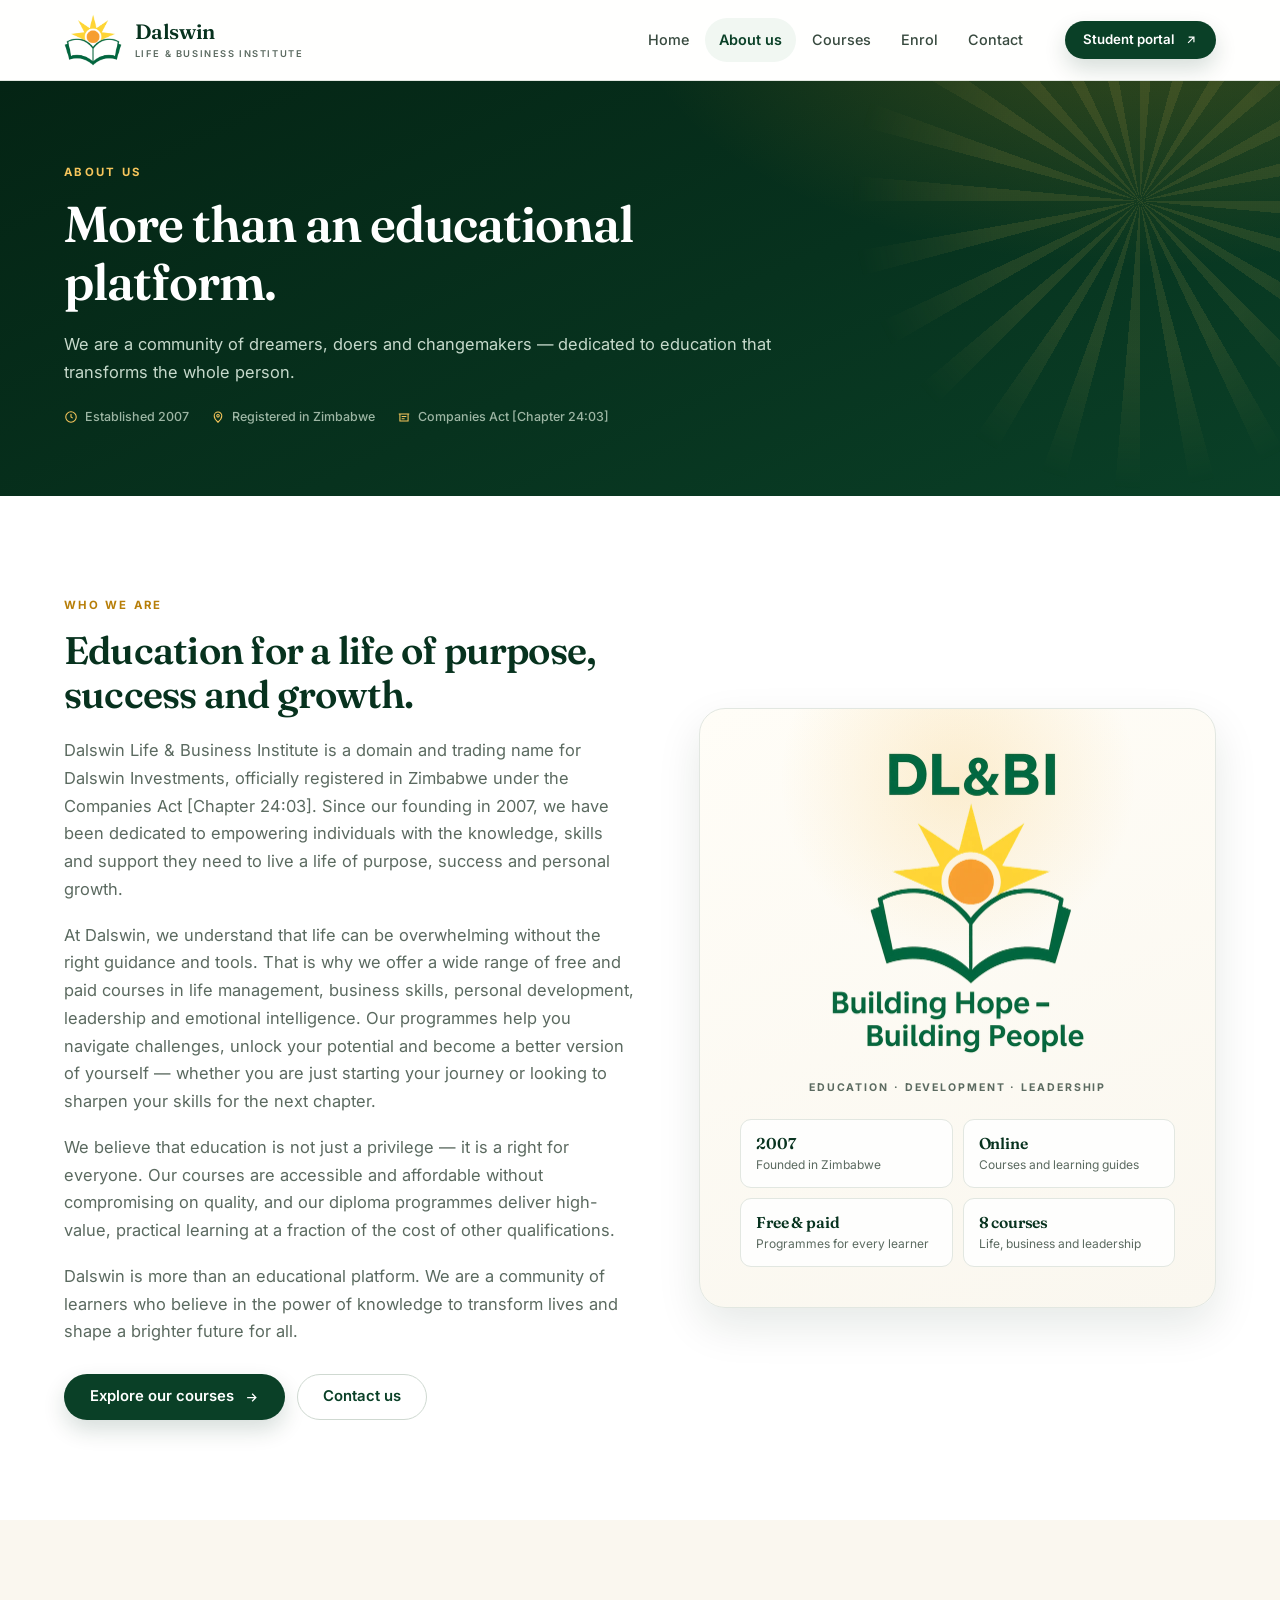
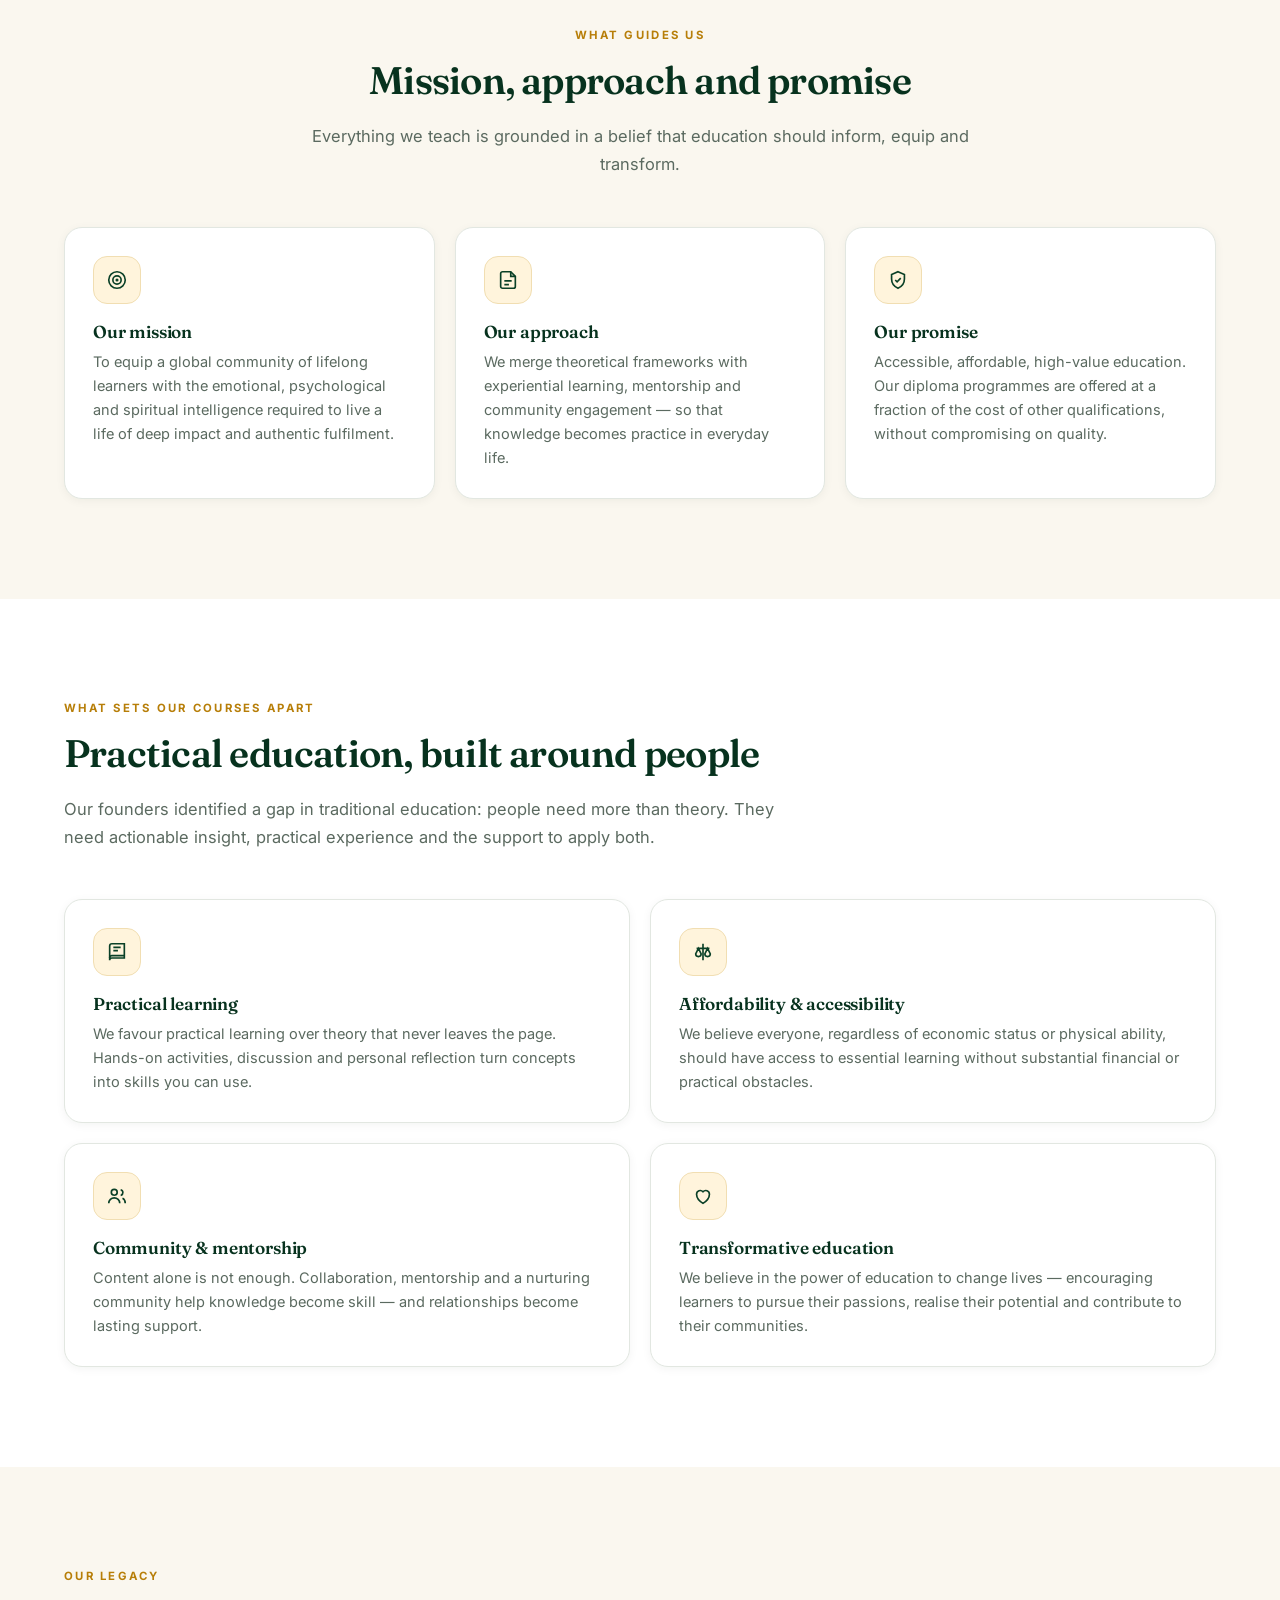
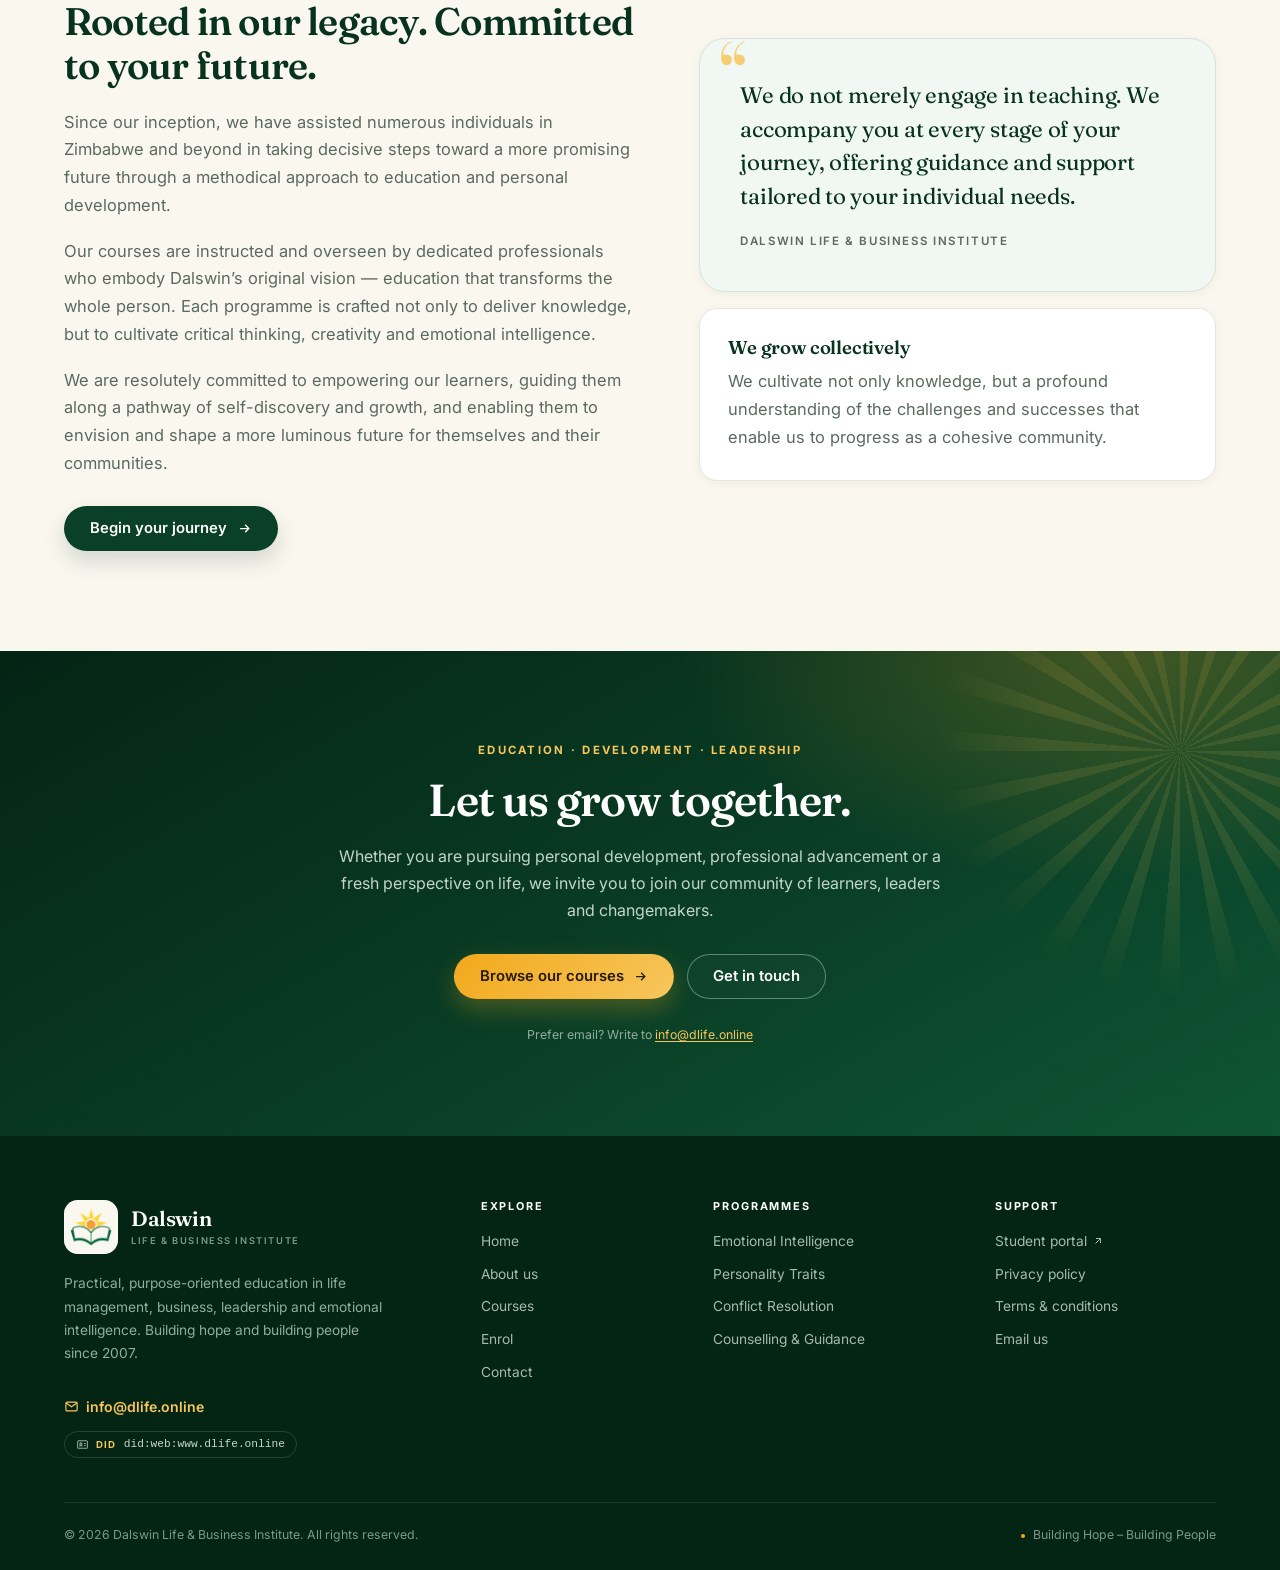
==== commit 359aa294: "Show DID in footer and document copyright Display the did:web identifier with a link to its DID docu" ====
--- a/about.html
+++ b/about.html
@@ -261,6 +261,11 @@
           <svg width="15" height="15" viewBox="0 0 24 24" fill="none" stroke="currentColor" stroke-width="1.9" aria-hidden="true"><rect x="3" y="5" width="18" height="14" rx="2"/><path d="m3.5 6.5 8.5 6 8.5-6"/></svg>
           info@dlife.online
         </a>
+        <a class="footer-did" href="https://www.dlife.online/.well-known/did.json" target="_blank" rel="noopener noreferrer" aria-label="DID document for www.dlife.online (opens JSON)">
+          <svg width="13" height="13" viewBox="0 0 24 24" fill="none" stroke="currentColor" stroke-width="1.9" aria-hidden="true"><rect x="3" y="5" width="18" height="14" rx="2"/><circle cx="9" cy="11" r="2"/><path d="M6.5 16c.5-1.4 1.4-2 2.5-2s2 .6 2.5 2M15 10h3M15 14h3"/></svg>
+          <span class="footer-did-label">DID</span>
+          <code>did:web:www.dlife.online</code>
+        </a>
       </div>
 
       <div>
--- a/assets/css/styles.css
+++ b/assets/css/styles.css
@@ -713,6 +713,22 @@
   color:var(--gold-200);font-weight:600;font-size:.88rem;
 }
 .footer-email:hover{text-decoration:underline;text-underline-offset:3px}
+.footer-did{
+  display:flex;width:max-content;max-width:100%;align-items:center;gap:7px;margin-top:10px;
+  padding:6px 11px;border:1px solid rgba(255,255,255,.14);border-radius:999px;
+  color:#93AD9B;font-size:.72rem;line-height:1.2;
+  transition:border-color .2s ease,color .2s ease;
+}
+.footer-did:hover{border-color:rgba(212,175,55,.55);color:var(--gold-200)}
+.footer-did-label{
+  font-size:.6rem;font-weight:700;letter-spacing:.13em;text-transform:uppercase;
+  color:var(--gold-200);
+}
+.footer-did code{
+  font-family:ui-monospace,SFMono-Regular,Menlo,Consolas,monospace;
+  font-size:.7rem;color:#C6D8CB;overflow-wrap:anywhere;
+}
+.footer-did:hover code{color:inherit}
 .site-footer h3{
   margin:0 0 16px;font-family:var(--font-sans);font-size:.68rem;font-weight:700;
   letter-spacing:.17em;text-transform:uppercase;color:#fff;
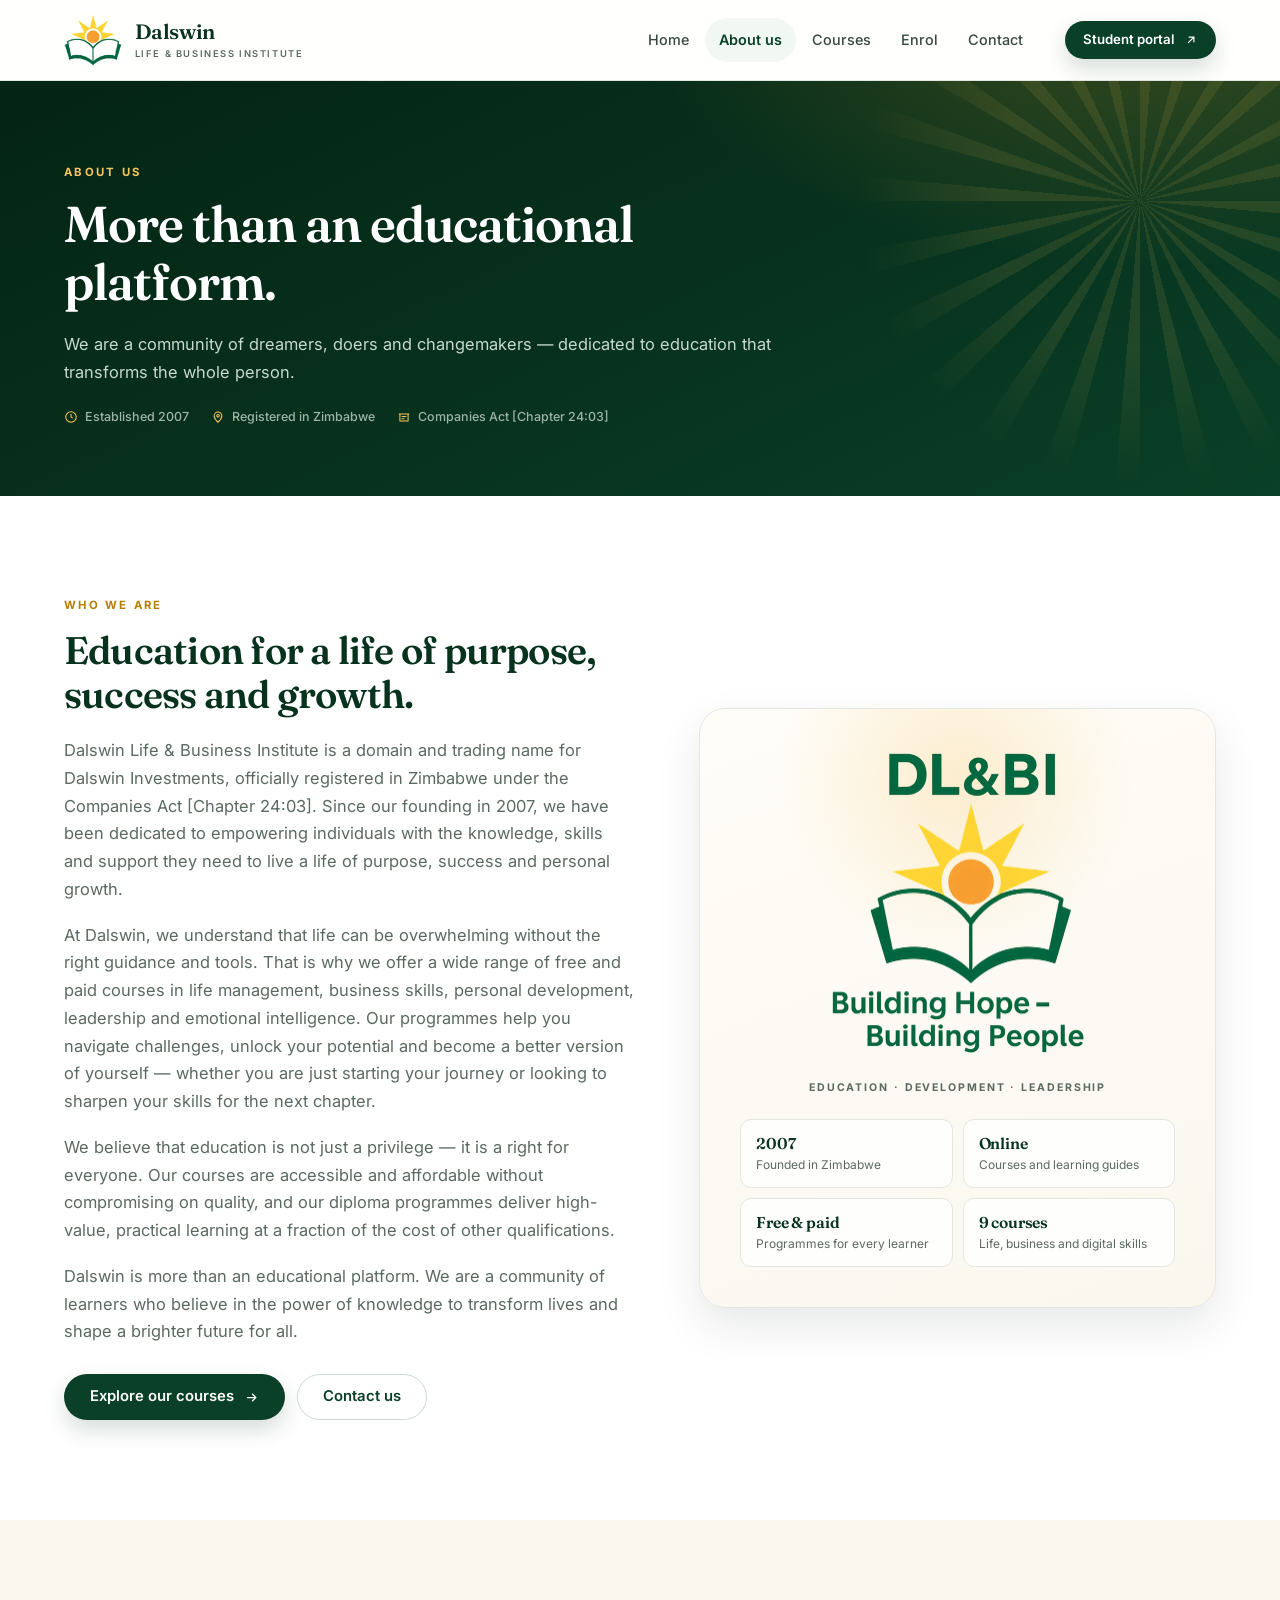
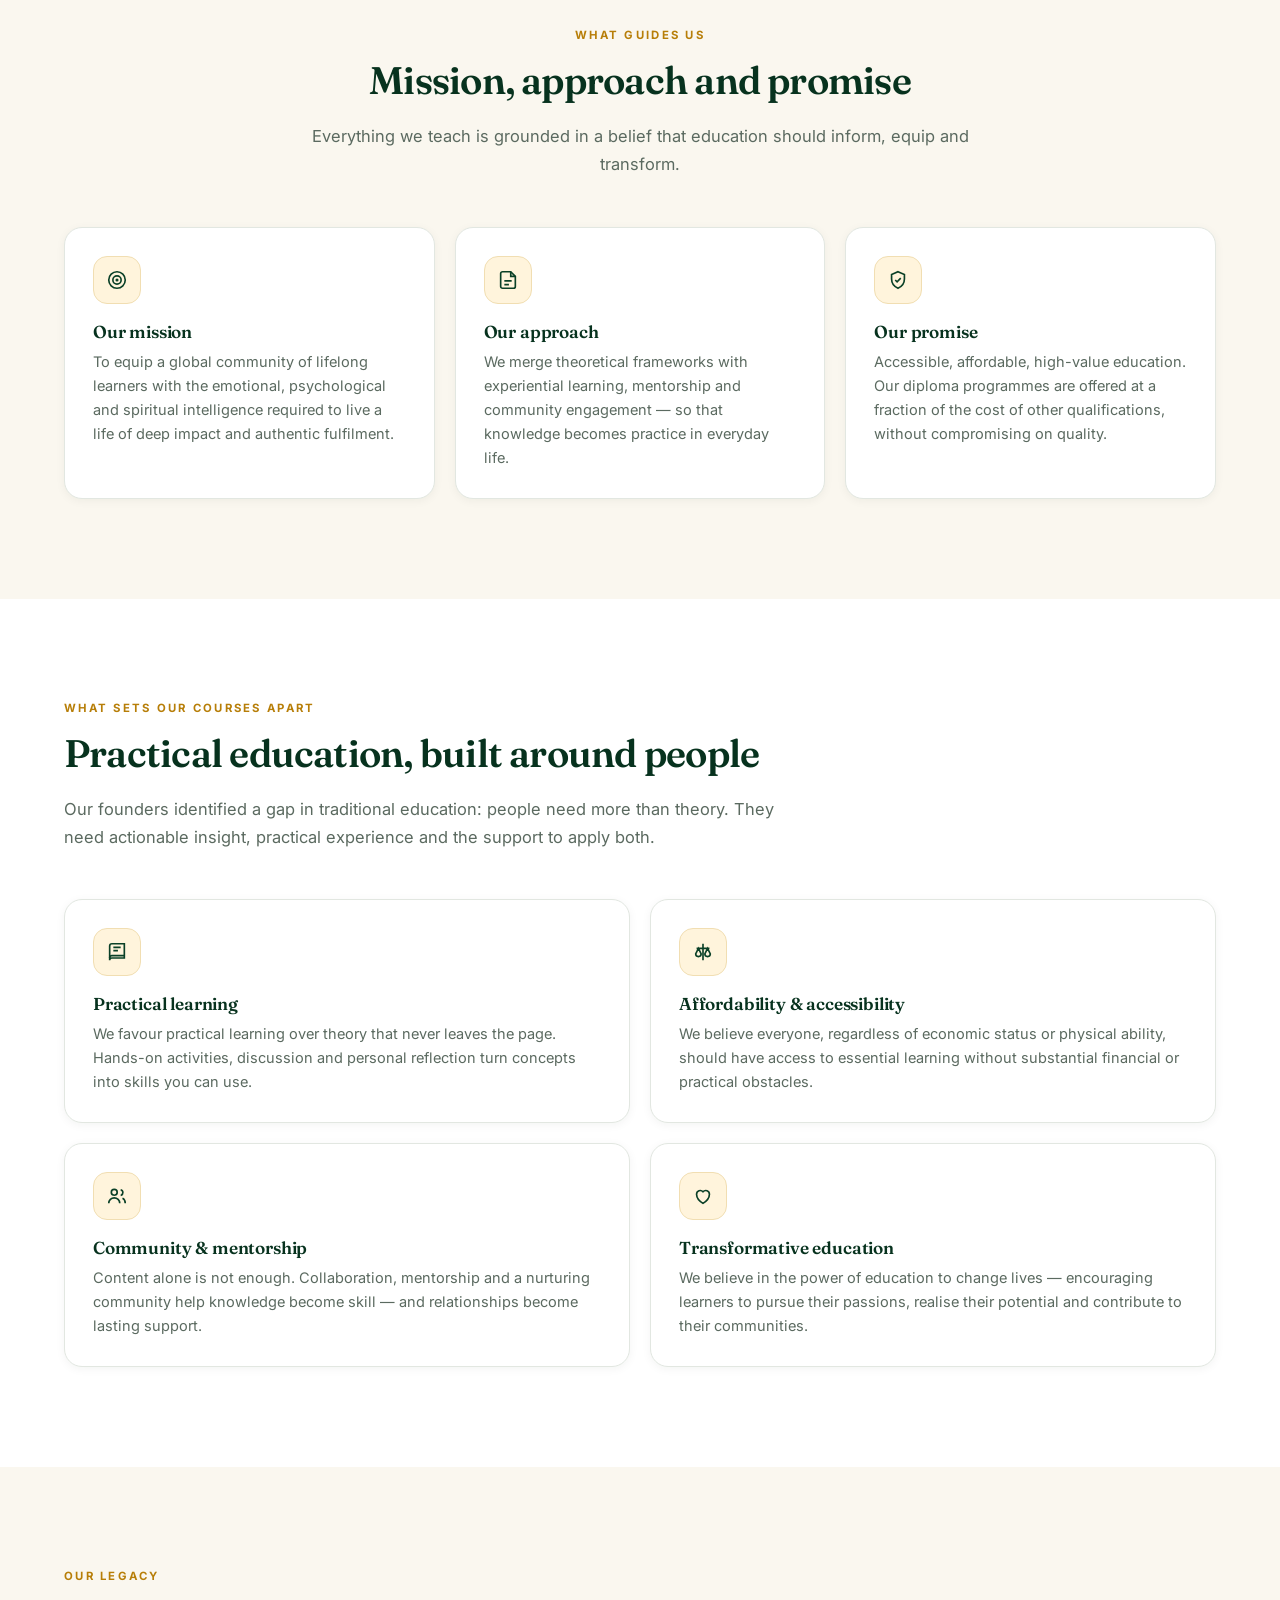
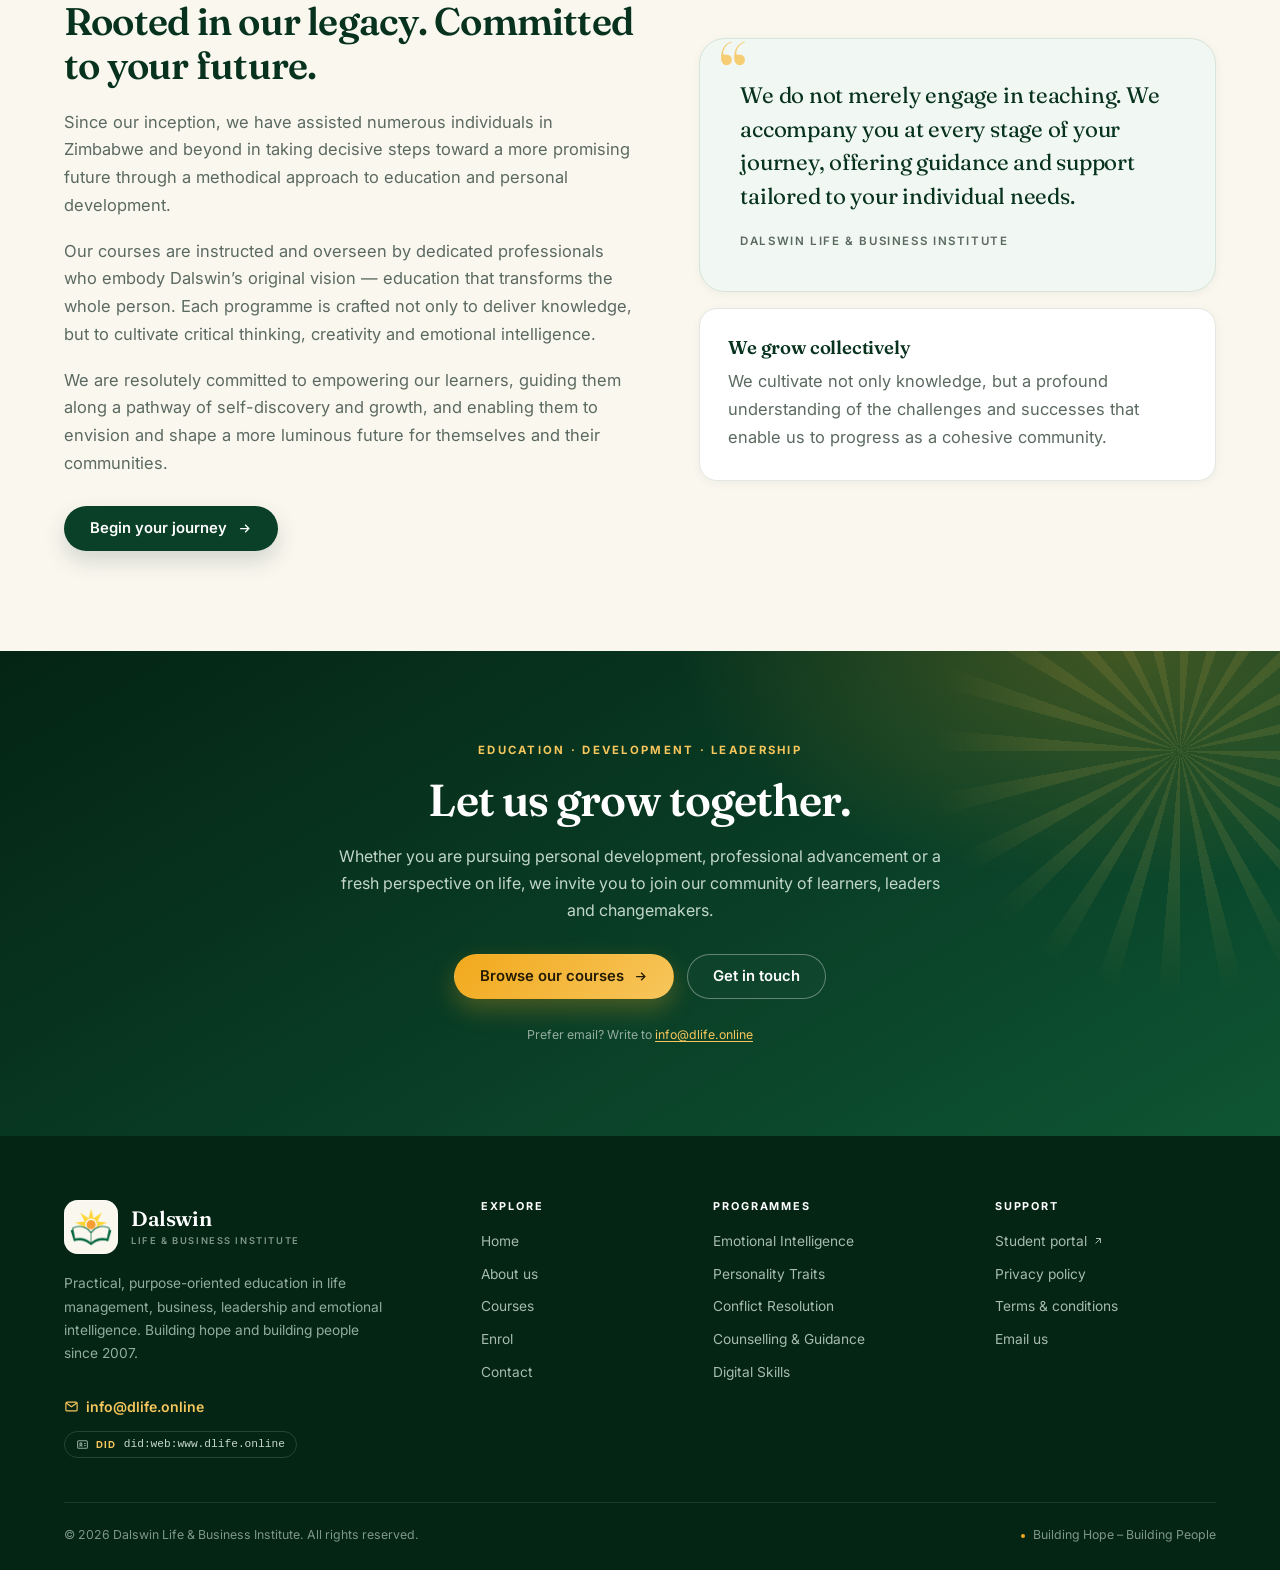
==== commit dd2ed7f4: "Add Computer Literacy & Workplace Digital Skills course Introduce the four-week Class 09 programme w" ====
--- a/about.html
+++ b/about.html
@@ -103,7 +103,7 @@
           <div class="logo-fact"><b>2007</b>Founded in Zimbabwe</div>
           <div class="logo-fact"><b>Online</b>Courses and learning guides</div>
           <div class="logo-fact"><b>Free &amp; paid</b>Programmes for every learner</div>
-          <div class="logo-fact"><b>8 courses</b>Life, business and leadership</div>
+          <div class="logo-fact"><b>9 courses</b>Life, business and digital skills</div>
         </div>
       </div>
     </div>
@@ -286,6 +286,7 @@
           <li><a href="courses.html#personality-development">Personality Traits</a></li>
           <li><a href="courses.html#conflict-resolution">Conflict Resolution</a></li>
           <li><a href="courses.html#counselling-guidance">Counselling &amp; Guidance</a></li>
+          <li><a href="courses.html#computer-literacy">Digital Skills</a></li>
         </ul>
       </div>
 
--- a/assets/css/styles.css
+++ b/assets/css/styles.css
@@ -550,6 +550,95 @@
 }
 .aside-note strong{display:block;color:#fff;font-family:var(--font-serif);font-weight:600;font-size:1.02rem;margin-bottom:6px}
 .aside-note .btn{margin-top:14px}
+
+/* ---------- Programme curriculum ---------- */
+.course-extra{margin-top:34px;padding-top:32px;border-top:1px solid var(--line)}
+.course-block + .course-block{margin-top:38px}
+.course-block .course-overview{margin-bottom:0}
+.week-grid{display:grid;grid-template-columns:1fr;gap:16px;margin-top:16px}
+.week-card{
+  background:var(--cream);border:1px solid var(--line);border-radius:16px;
+  padding:20px;min-width:0;
+}
+.week-card__head{
+  display:flex;align-items:flex-start;justify-content:space-between;gap:10px;
+  flex-wrap:wrap;margin-bottom:6px;
+}
+.week-card h4{font-family:var(--font-serif);font-size:1.02rem;line-height:1.32;color:var(--green-900);margin:0}
+.week-tag{
+  flex:none;padding:3px 8px;border-radius:999px;background:var(--gold-soft);
+  border:1px solid var(--gold-line);color:var(--gold-600);
+  font-size:.58rem;font-weight:700;letter-spacing:.1em;text-transform:uppercase;
+}
+.week-objective{font-size:.82rem;color:var(--muted);margin:0 0 10px}
+.week-list{display:grid;gap:5px;margin:0;padding:0;list-style:none}
+.week-list--cols{grid-template-columns:repeat(2,minmax(0,1fr));column-gap:28px}
+.week-list li{position:relative;padding-left:14px;font-size:.83rem;line-height:1.5;color:#3B4C41}
+.week-list li::before{
+  content:"";position:absolute;left:0;top:.62em;width:4px;height:4px;border-radius:50%;
+  background:var(--gold);
+}
+.week-groups{display:grid;grid-template-columns:repeat(3,minmax(0,1fr));gap:20px;margin-top:12px}
+.week-groups--2{grid-template-columns:repeat(2,minmax(0,1fr))}
+.week-group h5{
+  margin:0 0 6px;font-family:var(--font-sans);font-size:.64rem;font-weight:700;
+  letter-spacing:.12em;text-transform:uppercase;color:var(--green-700);
+}
+.week-assessment{
+  margin-top:14px;padding-top:12px;border-top:1px dashed var(--line-2);
+  font-size:.78rem;line-height:1.55;color:var(--muted);
+}
+.week-assessment b{color:var(--green-900)}
+.course-columns{display:grid;grid-template-columns:1fr 1fr;gap:26px;align-items:start;margin-top:14px}
+.table-wrap{overflow-x:auto;border:1px solid var(--line);border-radius:14px;background:var(--white)}
+.data-table{width:100%;min-width:300px;border-collapse:collapse;font-size:.84rem}
+.data-table th,.data-table td{padding:10px 14px;text-align:left;border-bottom:1px solid var(--line)}
+.data-table th{
+  font-size:.62rem;font-weight:700;letter-spacing:.12em;text-transform:uppercase;
+  color:var(--muted);background:var(--cream);
+}
+.data-table tr:last-child td{border-bottom:0}
+.data-table--numbers td:last-child,.data-table--numbers th:last-child{text-align:right}
+.data-table .total-row td{font-weight:700;color:var(--green-900);background:var(--green-50)}
+.time-list{
+  display:grid;gap:0;margin:0;padding:6px 16px;list-style:none;
+  border:1px solid var(--line);border-radius:14px;background:var(--white);
+}
+.time-list li{
+  display:flex;justify-content:space-between;gap:16px;padding:9px 0;
+  border-bottom:1px dashed var(--line-2);font-size:.84rem;color:#3B4C41;
+}
+.time-list li:last-child{border-bottom:0}
+.time-list b{color:var(--green-900);font-weight:600;white-space:nowrap}
+.checklist-grid{grid-template-columns:1fr 1fr;gap:10px 24px;margin-top:14px}
+.project-steps{display:grid;gap:9px;margin:14px 0 0;padding:0;list-style:none;counter-reset:step}
+.project-steps li{display:flex;align-items:flex-start;gap:10px;font-size:.86rem;line-height:1.55;color:#3B4C41}
+.project-steps li::before{
+  counter-increment:step;content:counter(step);flex:none;width:22px;height:22px;
+  border-radius:50%;display:grid;place-items:center;margin-top:1px;
+  background:var(--green-900);color:var(--gold-200);font-size:.68rem;font-weight:700;
+}
+.certificate-card{
+  margin-top:16px;padding:24px;border:1px solid var(--gold-line);border-radius:16px;
+  background:linear-gradient(150deg,#FFFDF6,var(--gold-soft));
+}
+.certificate-card .kicker{margin-bottom:6px}
+.certificate-card h4{font-family:var(--font-serif);font-size:1.15rem;color:var(--green-900);margin:0 0 8px}
+.certificate-card p{margin:0;font-size:.87rem;line-height:1.65;color:#3B4C41}
+.certificate-card .course-callout{margin-top:14px}
+.course-callout{
+  margin-top:14px;padding:14px 16px;border-left:3px solid var(--gold);
+  border-radius:0 10px 10px 0;background:var(--cream);
+  font-size:.84rem;line-height:1.6;color:#3B4C41;
+}
+.course-callout strong{color:var(--green-900)}
+@media (max-width:1080px){
+  .week-groups{grid-template-columns:repeat(2,minmax(0,1fr))}
+}
+@media (max-width:960px){
+  .course-columns,.checklist-grid{grid-template-columns:1fr}
+  .week-list--cols,.week-groups,.week-groups--2{grid-template-columns:1fr}
+}
 
 /* ---------- Admissions / steps ---------- */
 .admission-steps{display:grid;grid-template-columns:repeat(2,1fr);gap:18px}
